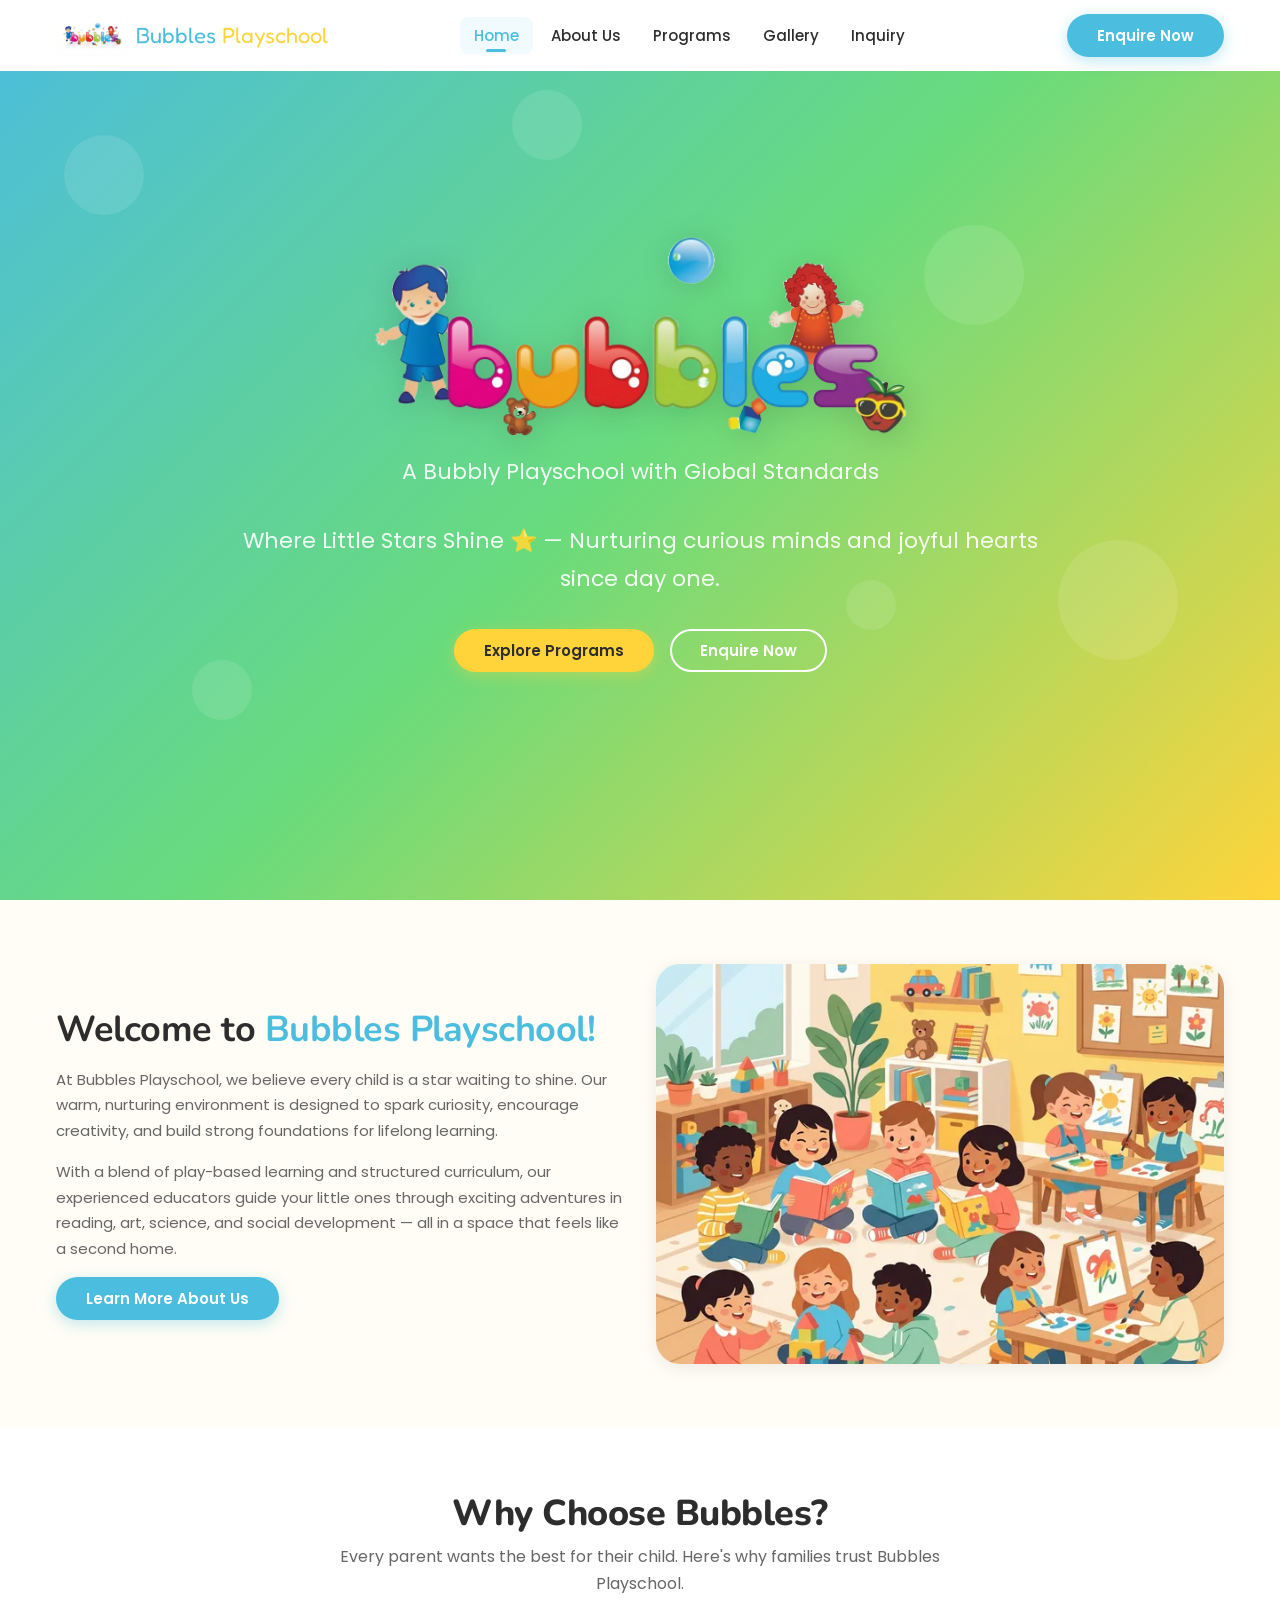
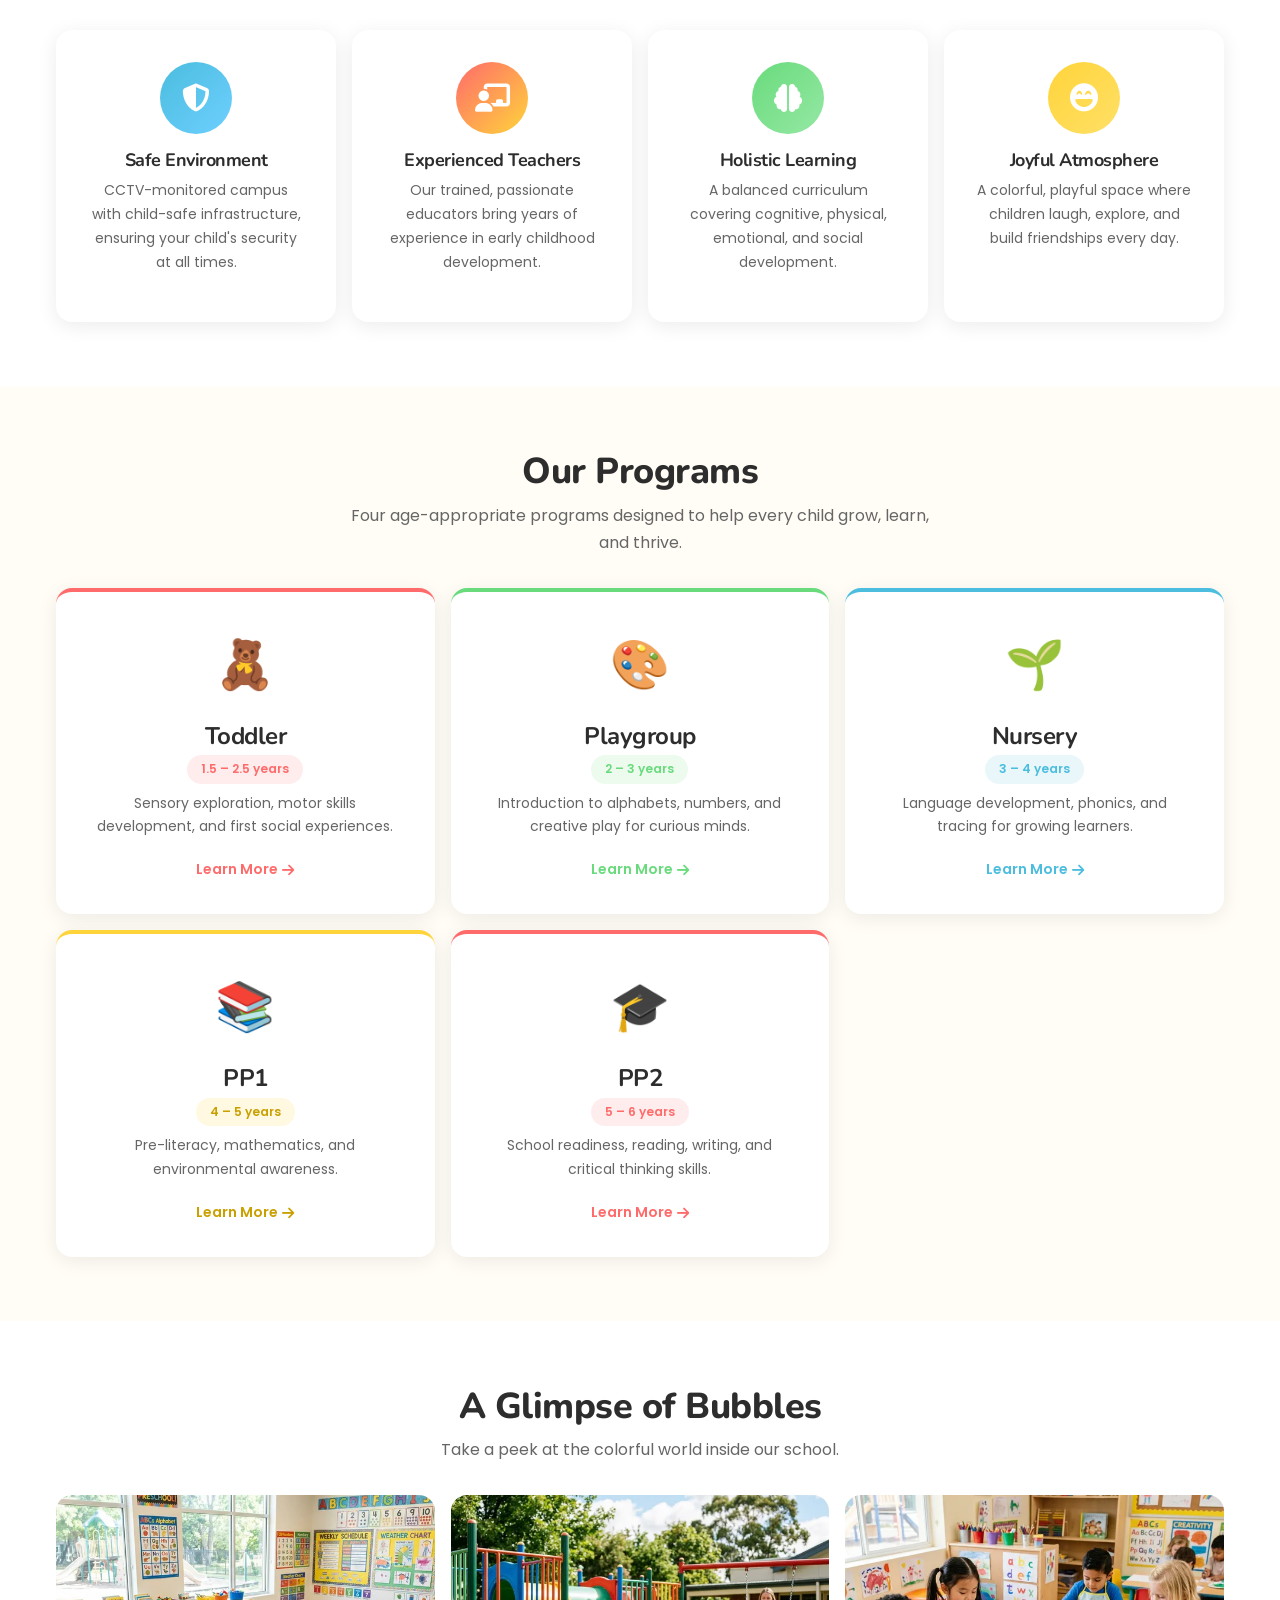
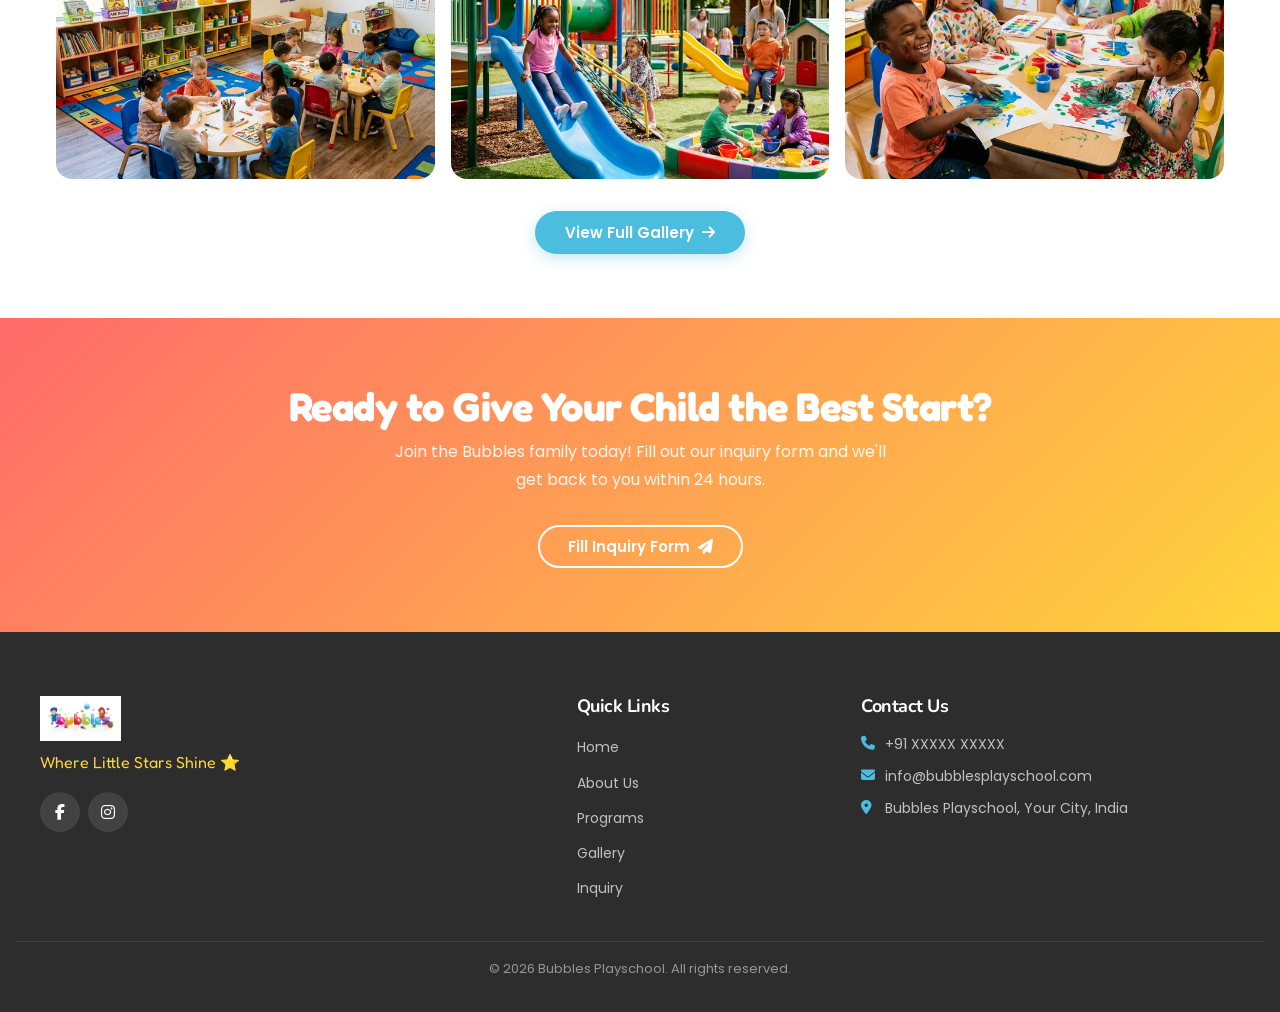
==== index.html @ 547e7f41 "Optimize performance: webp images, lazy loading, script deferral" ====
<!DOCTYPE html>
<html lang="en">

<head>
    <meta charset="UTF-8">
    <meta name="viewport" content="width=device-width, initial-scale=1.0">
    <meta name="description"
        content="Bubbles Playschool — Where Little Stars Shine. A nurturing preschool offering Toddler, Playgroup, Nursery, PP1, and PP2 programs for children aged 1.5 to 6 years.">

    <!-- Open Graph -->
    <meta property="og:title" content="Bubbles Playschool — Where Little Stars Shine">
    <meta property="og:description" content="A nurturing preschool offering Playgroup, Nursery, PP1, and PP2 programs.">
    <meta property="og:type" content="website">
    <meta property="og:image" content="images/hero-bg.webp">

    <title>Bubbles Playschool — Where Little Stars Shine ⭐</title>

    <!-- Preloads for Performance -->
    <link rel="preload" href="images/bubbles-hero-logo.webp" as="image">
    <link rel="preload" href="images/hero-bg.webp" as="image">

    <!-- Favicon -->
    <link rel="icon" href="images/logo.webp" type="image/webp">

    <!-- Google Fonts -->
    <link rel="preconnect" href="https://fonts.googleapis.com">
    <link rel="preconnect" href="https://fonts.gstatic.com" crossorigin>
    <link
        href="https://fonts.googleapis.com/css2?family=Fredoka+One&family=Nunito:wght@700;800;900&family=Poppins:wght@400;500;600&display=swap"
        rel="stylesheet">

    <!-- FontAwesome -->
    <link rel="stylesheet" href="https://cdnjs.cloudflare.com/ajax/libs/font-awesome/6.5.0/css/all.min.css">

    <!-- Custom CSS -->
    <link rel="stylesheet" href="css/styles.css">
    <link rel="stylesheet" href="css/responsive.css">
</head>

<body>

    <!-- === NAVIGATION BAR === -->
    <nav class="navbar" id="navbar">
        <div class="nav-container">
            <a href="index.html" class="nav-logo">
                <img src="images/logo.webp" alt="Bubbles Playschool Logo">
                <span>Bubbles <span class="logo-accent">Playschool</span></span>
            </a>
            <ul class="nav-links" id="navLinks">
                <li><a href="index.html" class="nav-link active">Home</a></li>
                <li><a href="pages/about.html" class="nav-link">About Us</a></li>
                <li><a href="pages/programs.html" class="nav-link">Programs</a></li>
                <li><a href="pages/gallery.html" class="nav-link">Gallery</a></li>
                <li><a href="pages/inquiry.html" class="nav-link">Inquiry</a></li>
            </ul>
            <a href="pages/inquiry.html" class="btn btn-primary nav-cta">Enquire Now</a>
            <button class="hamburger" id="hamburger" aria-label="Toggle Menu">
                <span></span><span></span><span></span>
            </button>
        </div>
    </nav>
    <!-- === END NAVBAR === -->

    <main>

        <!-- === HERO SECTION === -->
        <section class="hero" id="hero">
            <div class="bubble bubble-1"></div>
            <div class="bubble bubble-2"></div>
            <div class="bubble bubble-3"></div>
            <div class="bubble bubble-4"></div>
            <div class="bubble bubble-5"></div>
            <div class="bubble bubble-6"></div>
            <div class="hero-content">
                <h1 class="hero-title"><img src="images/bubbles-hero-logo.webp" alt="Bubbles Playschool"
                        class="hero-logo-img"></h1>
                <p class="hero-subtitle">A Bubbly Playschool with Global Standards</p>
                <p class="hero-subtitle">Where Little Stars Shine ⭐ — Nurturing curious minds and joyful hearts since
                    day one.</p>
                <div class="hero-buttons">
                    <a href="pages/programs.html" class="btn btn-secondary">Explore Programs</a>
                    <a href="pages/inquiry.html" class="btn btn-outline">Enquire Now</a>
                </div>
            </div>
        </section>

        <!-- === WELCOME SECTION === -->
        <section class="section welcome" id="welcome">
            <div class="container">
                <div class="welcome-grid">
                    <div class="welcome-text fade-in">
                        <h2>Welcome to <span>Bubbles Playschool!</span></h2>
                        <p>At Bubbles Playschool, we believe every child is a star waiting to shine. Our warm, nurturing
                            environment is designed to spark curiosity, encourage creativity, and build strong
                            foundations for lifelong learning.</p>
                        <p>With a blend of play-based learning and structured curriculum, our experienced educators
                            guide your little ones through exciting adventures in reading, art, science, and social
                            development — all in a space that feels like a second home.</p>
                        <a href="pages/about.html" class="btn btn-primary">Learn More About Us</a>
                    </div>
                    <div class="welcome-image fade-in fade-in-delay-2">
                        <img src="images/welcome-illustration.webp" loading="lazy"
                            alt="Children learning and playing together at Bubbles Playschool">
                    </div>
                </div>
            </div>
        </section>

        <!-- === WHY CHOOSE US === -->
        <section class="section why-us" id="why-us">
            <div class="container">
                <h2 class="section-title fade-in">Why Choose Bubbles?</h2>
                <p class="section-subtitle fade-in">Every parent wants the best for their child. Here's why families
                    trust Bubbles Playschool.</p>
                <div class="grid-4">
                    <div class="card why-card fade-in fade-in-delay-1">
                        <div class="why-card-icon blue">
                            <i class="fas fa-shield-alt"></i>
                        </div>
                        <h3>Safe Environment</h3>
                        <p>CCTV-monitored campus with child-safe infrastructure, ensuring your child's security at all
                            times.</p>
                    </div>
                    <div class="card why-card fade-in fade-in-delay-2">
                        <div class="why-card-icon coral">
                            <i class="fas fa-chalkboard-teacher"></i>
                        </div>
                        <h3>Experienced Teachers</h3>
                        <p>Our trained, passionate educators bring years of experience in early childhood development.
                        </p>
                    </div>
                    <div class="card why-card fade-in fade-in-delay-3">
                        <div class="why-card-icon green">
                            <i class="fas fa-brain"></i>
                        </div>
                        <h3>Holistic Learning</h3>
                        <p>A balanced curriculum covering cognitive, physical, emotional, and social development.</p>
                    </div>
                    <div class="card why-card fade-in fade-in-delay-4">
                        <div class="why-card-icon yellow">
                            <i class="fas fa-laugh-beam"></i>
                        </div>
                        <h3>Joyful Atmosphere</h3>
                        <p>A colorful, playful space where children laugh, explore, and build friendships every day.</p>
                    </div>
                </div>
            </div>
        </section>

        <!-- === PROGRAMS PREVIEW === -->
        <section class="section programs-preview" id="programs">
            <div class="container">
                <h2 class="section-title fade-in">Our Programs</h2>
                <p class="section-subtitle fade-in">Four age-appropriate programs designed to help every child grow,
                    learn, and thrive.</p>
                <div class="grid-3">
                    <div class="program-preview-card card-playgroup-accent fade-in fade-in-delay-1">
                        <span class="program-emoji">🧸</span>
                        <h3>Toddler</h3>
                        <span class="age-range">1.5 – 2.5 years</span>
                        <p>Sensory exploration, motor skills development, and first social experiences.</p>
                        <a href="pages/programs.html" class="learn-more">Learn More <i
                                class="fas fa-arrow-right"></i></a>
                    </div>
                    <div class="program-preview-card card-nursery-accent fade-in fade-in-delay-2">
                        <span class="program-emoji">🎨</span>
                        <h3>Playgroup</h3>
                        <span class="age-range">2 – 3 years</span>
                        <p>Introduction to alphabets, numbers, and creative play for curious minds.</p>
                        <a href="pages/programs.html" class="learn-more">Learn More <i
                                class="fas fa-arrow-right"></i></a>
                    </div>
                    <div class="program-preview-card card-pp1-accent fade-in fade-in-delay-3">
                        <span class="program-emoji">🌱</span>
                        <h3>Nursery</h3>
                        <span class="age-range">3 – 4 years</span>
                        <p>Language development, phonics, and tracing for growing learners.</p>
                        <a href="pages/programs.html" class="learn-more">Learn More <i
                                class="fas fa-arrow-right"></i></a>
                    </div>
                    <div class="program-preview-card card-pp2-accent fade-in fade-in-delay-4">
                        <span class="program-emoji">📚</span>
                        <h3>PP1</h3>
                        <span class="age-range">4 – 5 years</span>
                        <p>Pre-literacy, mathematics, and environmental awareness.</p>
                        <a href="pages/programs.html" class="learn-more">Learn More <i
                                class="fas fa-arrow-right"></i></a>
                    </div>
                    <div class="program-preview-card card-playgroup-accent fade-in fade-in-delay-5">
                        <span class="program-emoji">🎓</span>
                        <h3>PP2</h3>
                        <span class="age-range">5 – 6 years</span>
                        <p>School readiness, reading, writing, and critical thinking skills.</p>
                        <a href="pages/programs.html" class="learn-more">Learn More <i
                                class="fas fa-arrow-right"></i></a>
                    </div>
                </div>
            </div>
        </section>

        <!-- === GALLERY TEASER === -->
        <section class="section gallery-teaser" id="gallery-teaser">
            <div class="container">
                <h2 class="section-title fade-in">A Glimpse of Bubbles</h2>
                <p class="section-subtitle fade-in">Take a peek at the colorful world inside our school.</p>
                <div class="gallery-teaser-grid fade-in">
                    <div class="gallery-teaser-item">
                        <img src="images/gallery/classroom-1.webp" loading="lazy" alt="Bright colorful classroom at Bubbles Playschool">
                        <div class="overlay"><i class="fas fa-search-plus"></i></div>
                    </div>
                    <div class="gallery-teaser-item">
                        <img src="images/gallery/playarea-1.webp" loading="lazy" alt="Children playing on outdoor playground">
                        <div class="overlay"><i class="fas fa-search-plus"></i></div>
                    </div>
                    <div class="gallery-teaser-item">
                        <img src="images/gallery/art-1.webp" loading="lazy" alt="Kids doing arts and crafts">
                        <div class="overlay"><i class="fas fa-search-plus"></i></div>
                    </div>
                </div>
                <div class="text-center">
                    <a href="pages/gallery.html" class="btn btn-primary">View Full Gallery <i
                            class="fas fa-arrow-right"></i></a>
                </div>
            </div>
        </section>

        <!-- === CTA BANNER === -->
        <section class="cta-banner" id="cta">
            <div class="container">
                <h2 class="fade-in">Ready to Give Your Child the Best Start?</h2>
                <p class="fade-in">Join the Bubbles family today! Fill out our inquiry form and we'll get back to you
                    within 24 hours.</p>
                <a href="pages/inquiry.html" class="btn btn-outline fade-in">Fill Inquiry Form <i
                        class="fas fa-paper-plane"></i></a>
            </div>
        </section>

    </main>

    <!-- === FOOTER === -->
    <footer class="footer">
        <div class="footer-container">
            <div class="footer-brand">
                <img src="images/logo.webp" loading="lazy" alt="Bubbles Playschool">
                <p class="footer-tagline">Where Little Stars Shine ⭐</p>
                <div class="footer-socials">
                    <!-- TODO: Replace # with actual social media URLs -->
                    <a href="#" aria-label="Facebook"><i class="fab fa-facebook-f"></i></a>
                    <a href="#" aria-label="Instagram"><i class="fab fa-instagram"></i></a>
                </div>
            </div>
            <div class="footer-links">
                <h4>Quick Links</h4>
                <ul>
                    <li><a href="index.html">Home</a></li>
                    <li><a href="pages/about.html">About Us</a></li>
                    <li><a href="pages/programs.html">Programs</a></li>
                    <li><a href="pages/gallery.html">Gallery</a></li>
                    <li><a href="pages/inquiry.html">Inquiry</a></li>
                </ul>
            </div>
            <div class="footer-contact">
                <h4>Contact Us</h4>
                <!-- TODO: Replace with actual contact info -->
                <p><i class="fas fa-phone"></i> +91 XXXXX XXXXX</p>
                <p><i class="fas fa-envelope"></i> info@bubblesplayschool.com</p>
                <p><i class="fas fa-map-marker-alt"></i> Bubbles Playschool, Your City, India</p>
            </div>
        </div>
        <div class="footer-bottom">
            <p>&copy; 2026 Bubbles Playschool. All rights reserved.</p>
        </div>
    </footer>
    <!-- === END FOOTER === -->

    <!-- Scripts -->
    <script src="js/main.js" defer></script>

</body>

</html>
---- css/styles.css ----
/* =============================================
   ROOT VARIABLES
   ============================================= */
:root {
    /* Colors */
    --color-primary: #4BBDDE;
    --color-secondary: #FFD43B;
    --color-accent: #FF6B6B;
    --color-accent2: #69DB7C;
    --color-text-dark: #2D2D2D;
    --color-text-mid: #666666;
    --color-text-light: #FFFFFF;
    --color-bg: #FFFDF5;
    --color-card-bg: #FFFFFF;
    --color-border: #E8E8E8;

    /* Gradients */
    --gradient-hero: linear-gradient(135deg, #4BBDDE 0%, #69DB7C 50%, #FFD43B 100%);
    --gradient-cta: linear-gradient(135deg, #FF6B6B 0%, #FFD43B 100%);
    --gradient-blue: linear-gradient(135deg, #4BBDDE 0%, #6ECFFF 100%);

    /* Typography */
    --font-heading: 'Nunito', sans-serif;
    --font-body: 'Poppins', sans-serif;
    --font-fun: 'Fredoka One', cursive;

    /* Line Height */
    --line-height-heading: 1.2;
    --line-height-body: 1.7;
    --letter-spacing-heading: -0.5px;

    /* Spacing */
    --space-xs: 4px;
    --space-sm: 8px;
    --space-md: 16px;
    --space-lg: 32px;
    --space-xl: 64px;
    --space-xxl: 96px;

    /* Border Radius */
    --radius-sm: 8px;
    --radius-md: 16px;
    --radius-lg: 24px;
    --radius-xl: 40px;
    --radius-full: 9999px;

    /* Shadows */
    --shadow-card: 0 4px 20px rgba(0, 0, 0, 0.08);
    --shadow-hover: 0 8px 30px rgba(0, 0, 0, 0.15);
    --shadow-nav: 0 2px 20px rgba(0, 0, 0, 0.10);
    --shadow-btn: 0 4px 15px rgba(75, 189, 222, 0.35);

    /* Transitions */
    --transition: all 0.3s ease;
}

/* =============================================
   RESET & BASE
   ============================================= */
*,
*::before,
*::after {
    margin: 0;
    padding: 0;
    box-sizing: border-box;
}

html {
    scroll-behavior: smooth;
    font-size: 16px;
}

body {
    font-family: var(--font-body);
    font-weight: 400;
    color: var(--color-text-mid);
    background-color: var(--color-bg);
    line-height: var(--line-height-body);
    overflow-x: hidden;
    padding-top: 72px;
    /* navbar height */
}

img {
    max-width: 100%;
    height: auto;
    display: block;
}

a {
    text-decoration: none;
    color: inherit;
    transition: var(--transition);
}

ul {
    list-style: none;
}

/* =============================================
   TYPOGRAPHY
   ============================================= */
h1,
h2,
h3,
h4,
h5,
h6 {
    font-family: var(--font-heading);
    color: var(--color-text-dark);
    line-height: var(--line-height-heading);
    letter-spacing: var(--letter-spacing-heading);
}

h1 {
    font-size: 32px;
    font-weight: 800;
}

h2 {
    font-size: 26px;
    font-weight: 700;
}

h3 {
    font-size: 20px;
    font-weight: 700;
}

h4 {
    font-size: 16px;
    font-weight: 700;
}

p {
    margin-bottom: var(--space-md);
    line-height: var(--line-height-body);
}

/* =============================================
   LAYOUT UTILITIES
   ============================================= */
.section {
    padding: var(--space-xl) var(--space-md);
}

.container {
    max-width: 1200px;
    margin: 0 auto;
    padding: 0 var(--space-md);
}

.section-title {
    font-family: var(--font-heading);
    font-size: 26px;
    font-weight: 800;
    color: var(--color-text-dark);
    text-align: center;
    margin-bottom: var(--space-sm);
}

.section-subtitle {
    font-family: var(--font-body);
    font-size: 16px;
    color: var(--color-text-mid);
    text-align: center;
    margin-bottom: var(--space-lg);
    max-width: 600px;
    margin-left: auto;
    margin-right: auto;
}

.grid-2 {
    display: grid;
    grid-template-columns: 1fr;
    gap: var(--space-lg);
}

.grid-3 {
    display: grid;
    grid-template-columns: 1fr;
    gap: var(--space-md);
}

.grid-4 {
    display: grid;
    grid-template-columns: 1fr;
    gap: var(--space-md);
}

.text-center {
    text-align: center;
}

/* =============================================
   NAVIGATION
   ============================================= */
.navbar {
    position: fixed;
    top: 0;
    left: 0;
    width: 100%;
    background: var(--color-text-light);
    padding: 14px 0;
    z-index: 1000;
    transition: var(--transition);
}

.navbar.scrolled {
    box-shadow: var(--shadow-nav);
    padding: 10px 0;
}

.nav-container {
    max-width: 1200px;
    margin: 0 auto;
    padding: 0 var(--space-md);
    display: flex;
    align-items: center;
    justify-content: space-between;
}

.nav-logo {
    display: flex;
    align-items: center;
    gap: var(--space-sm);
    font-family: var(--font-fun);
    font-size: 22px;
    color: var(--color-primary);
    text-decoration: none;
    z-index: 1001;
}

.nav-logo img {
    height: 40px;
    width: auto;
}

.logo-accent {
    color: var(--color-secondary);
}

.nav-links {
    display: flex;
    align-items: center;
    gap: var(--space-xs);
}

.nav-link {
    font-family: var(--font-body);
    font-weight: 500;
    font-size: 15px;
    color: var(--color-text-dark);
    text-decoration: none;
    padding: 8px 14px;
    border-radius: var(--radius-sm);
    transition: var(--transition);
    position: relative;
}

.nav-link:hover,
.nav-link.active {
    color: var(--color-primary);
    background: rgba(75, 189, 222, 0.08);
}

.nav-link.active::after {
    content: '';
    position: absolute;
    bottom: 2px;
    left: 50%;
    transform: translateX(-50%);
    width: 20px;
    height: 3px;
    background: var(--color-primary);
    border-radius: var(--radius-full);
}

.nav-cta {
    margin-left: var(--space-md);
}

/* Hamburger */
.hamburger {
    display: none;
    flex-direction: column;
    gap: 5px;
    background: none;
    border: none;
    cursor: pointer;
    padding: 6px;
    z-index: 1001;
}

.hamburger span {
    display: block;
    width: 26px;
    height: 3px;
    background: var(--color-text-dark);
    border-radius: var(--radius-full);
    transition: var(--transition);
}

.hamburger.active span:nth-child(1) {
    transform: rotate(45deg) translate(5px, 6px);
}

.hamburger.active span:nth-child(2) {
    opacity: 0;
}

.hamburger.active span:nth-child(3) {
    transform: rotate(-45deg) translate(5px, -6px);
}

/* Mobile Nav */
.nav-links.nav-open {
    display: flex;
}

/* =============================================
   FOOTER
   ============================================= */
.footer {
    background: var(--color-text-dark);
    color: rgba(255, 255, 255, 0.8);
    padding: var(--space-xl) var(--space-md) 0;
}

.footer-container {
    max-width: 1200px;
    margin: 0 auto;
    display: grid;
    grid-template-columns: 1fr;
    gap: var(--space-lg);
    padding-bottom: var(--space-lg);
}

.footer-brand img {
    height: 45px;
    width: auto;
    margin-bottom: var(--space-sm);
}

.footer-tagline {
    font-family: var(--font-fun);
    font-size: 16px;
    color: var(--color-secondary);
    margin-bottom: var(--space-md);
}

.footer-socials {
    display: flex;
    gap: var(--space-sm);
}

.footer-socials a {
    width: 40px;
    height: 40px;
    border-radius: 50%;
    background: rgba(255, 255, 255, 0.1);
    display: flex;
    align-items: center;
    justify-content: center;
    color: var(--color-text-light);
    transition: var(--transition);
    font-size: 16px;
}

.footer-socials a:hover {
    background: var(--color-primary);
    transform: translateY(-3px);
}

.footer h4 {
    font-family: var(--font-heading);
    font-size: 18px;
    font-weight: 700;
    color: var(--color-text-light);
    margin-bottom: var(--space-md);
}

.footer-links ul li {
    margin-bottom: var(--space-sm);
}

.footer-links ul li a {
    color: rgba(255, 255, 255, 0.7);
    transition: var(--transition);
    font-size: 14px;
}

.footer-links ul li a:hover {
    color: var(--color-secondary);
    padding-left: 4px;
}

.footer-contact p {
    display: flex;
    align-items: flex-start;
    gap: var(--space-sm);
    margin-bottom: var(--space-sm);
    font-size: 14px;
    color: rgba(255, 255, 255, 0.7);
}

.footer-contact p i {
    color: var(--color-primary);
    margin-top: 3px;
    min-width: 16px;
}

.footer-bottom {
    border-top: 1px solid rgba(255, 255, 255, 0.1);
    text-align: center;
    padding: var(--space-md) 0;
    font-size: 13px;
    color: rgba(255, 255, 255, 0.5);
}

/* =============================================
   BUTTONS
   ============================================= */
.btn {
    display: inline-flex;
    align-items: center;
    justify-content: center;
    gap: var(--space-sm);
    padding: 12px 28px;
    border-radius: var(--radius-full);
    font-family: var(--font-body);
    font-weight: 600;
    font-size: 15px;
    border: 2px solid transparent;
    cursor: pointer;
    transition: var(--transition);
    text-decoration: none;
    line-height: 1;
}

.btn-primary {
    background: var(--color-primary);
    color: var(--color-text-light);
    box-shadow: var(--shadow-btn);
}

.btn-primary:hover {
    background: #3aabce;
    transform: translateY(-2px);
    box-shadow: var(--shadow-hover);
}

.btn-secondary {
    background: var(--color-secondary);
    color: var(--color-text-dark);
    box-shadow: 0 4px 15px rgba(255, 212, 59, 0.35);
}

.btn-secondary:hover {
    background: #f0c72e;
    transform: translateY(-2px);
    box-shadow: var(--shadow-hover);
}

.btn-outline {
    background: transparent;
    color: var(--color-text-light);
    border: 2px solid var(--color-text-light);
}

.btn-outline:hover {
    background: var(--color-text-light);
    color: var(--color-primary);
}

.btn-accent {
    background: var(--color-accent);
    color: var(--color-text-light);
    box-shadow: 0 4px 15px rgba(255, 107, 107, 0.35);
}

.btn-accent:hover {
    background: #e85555;
    transform: translateY(-2px);
}

/* =============================================
   CARDS
   ============================================= */
.card {
    background: var(--color-card-bg);
    border-radius: var(--radius-md);
    padding: var(--space-lg);
    box-shadow: var(--shadow-card);
    transition: var(--transition);
}

.card:hover {
    transform: translateY(-4px);
    box-shadow: var(--shadow-hover);
}

.card-playgroup {
    border-top: 5px solid var(--color-accent);
}

.card-nursery {
    border-top: 5px solid var(--color-accent2);
}

.card-pp1 {
    border-top: 5px solid var(--color-primary);
}

.card-pp2 {
    border-top: 5px solid var(--color-secondary);
}

/* =============================================
   HERO SECTIONS
   ============================================= */
/* Main Hero (Homepage) */
.hero {
    min-height: 100vh;
    background: var(--gradient-hero);
    display: flex;
    align-items: center;
    justify-content: center;
    text-align: center;
    padding: var(--space-xxl) var(--space-md);
    position: relative;
    overflow: hidden;
    margin-top: -72px;
}

.hero-content {
    position: relative;
    z-index: 2;
    max-width: 800px;
}

.hero-title {
    font-family: var(--font-fun);
    font-size: clamp(36px, 8vw, 72px);
    color: var(--color-text-light);
    text-shadow: 2px 4px 20px rgba(0, 0, 0, 0.15);
    margin-bottom: var(--space-md);
    line-height: 1.1;
}

.hero-logo-img {
    max-width: clamp(280px, 50vw, 550px);
    height: auto;
    display: block;
    margin: 0 auto;
    filter: drop-shadow(2px 4px 15px rgba(0, 0, 0, 0.15));
}

.hero-subtitle {
    font-family: var(--font-body);
    font-size: clamp(16px, 2.5vw, 22px);
    color: rgba(255, 255, 255, 0.9);
    margin-bottom: var(--space-lg);
    font-weight: 400;
}

.hero-buttons {
    display: flex;
    gap: var(--space-md);
    justify-content: center;
    flex-wrap: wrap;
}

/* Decorative bubbles */
.bubble {
    position: absolute;
    border-radius: 50%;
    background: rgba(255, 255, 255, 0.1);
    animation: float 6s ease-in-out infinite;
}

.bubble-1 {
    width: 80px;
    height: 80px;
    top: 15%;
    left: 5%;
    animation-delay: 0s;
}

.bubble-2 {
    width: 120px;
    height: 120px;
    top: 60%;
    right: 8%;
    animation-delay: 1.5s;
}

.bubble-3 {
    width: 60px;
    height: 60px;
    bottom: 20%;
    left: 15%;
    animation-delay: 3s;
}

.bubble-4 {
    width: 100px;
    height: 100px;
    top: 25%;
    right: 20%;
    animation-delay: 0.8s;
}

.bubble-5 {
    width: 50px;
    height: 50px;
    bottom: 30%;
    right: 30%;
    animation-delay: 2.2s;
}

.bubble-6 {
    width: 70px;
    height: 70px;
    top: 10%;
    left: 40%;
    animation-delay: 4s;
}

/* Page Hero (inner pages) */
.page-hero {
    background: var(--gradient-hero);
    padding: var(--space-xxl) var(--space-md) var(--space-xl);
    text-align: center;
    position: relative;
    overflow: hidden;
    margin-top: -72px;
}

.page-hero-title {
    font-family: var(--font-fun);
    font-size: clamp(32px, 6vw, 52px);
    color: var(--color-text-light);
    text-shadow: 2px 4px 20px rgba(0, 0, 0, 0.15);
    margin-bottom: var(--space-sm);
    position: relative;
    z-index: 2;
}

.page-hero-breadcrumb {
    color: rgba(255, 255, 255, 0.8);
    font-size: 15px;
    position: relative;
    z-index: 2;
}

.page-hero-breadcrumb a {
    color: rgba(255, 255, 255, 0.9);
    text-decoration: underline;
}

.page-hero-breadcrumb a:hover {
    color: var(--color-text-light);
}

/* =============================================
   HOME PAGE
   ============================================= */
/* Welcome Section */
.welcome {
    background: var(--color-bg);
}

.welcome-grid {
    display: grid;
    grid-template-columns: 1fr;
    gap: var(--space-lg);
    align-items: center;
}

.welcome-text h2 {
    margin-bottom: var(--space-md);
    color: var(--color-text-dark);
}

.welcome-text h2 span {
    color: var(--color-primary);
}

.welcome-text p {
    color: var(--color-text-mid);
    font-size: 15px;
}

.welcome-image {
    text-align: center;
}

.welcome-image img {
    border-radius: var(--radius-lg);
    box-shadow: var(--shadow-card);
    max-height: 400px;
    object-fit: cover;
    width: 100%;
}

/* Why Choose Us */
.why-us {
    background: var(--color-card-bg);
}

.why-card {
    text-align: center;
    padding: var(--space-lg);
}

.why-card-icon {
    width: 72px;
    height: 72px;
    border-radius: 50%;
    display: flex;
    align-items: center;
    justify-content: center;
    margin: 0 auto var(--space-md);
    font-size: 28px;
    color: var(--color-text-light);
}

.why-card-icon.blue {
    background: var(--gradient-blue);
}

.why-card-icon.coral {
    background: var(--gradient-cta);
}

.why-card-icon.green {
    background: linear-gradient(135deg, #69DB7C 0%, #95E8A4 100%);
}

.why-card-icon.yellow {
    background: linear-gradient(135deg, #FFD43B 0%, #FFE066 100%);
}

.why-card h3 {
    margin-bottom: var(--space-sm);
    font-size: 18px;
}

.why-card p {
    font-size: 14px;
    color: var(--color-text-mid);
}

/* Programs Preview */
.programs-preview {
    background: var(--color-bg);
}

.program-preview-card {
    border-radius: var(--radius-md);
    padding: var(--space-lg);
    text-align: center;
    background: var(--color-card-bg);
    box-shadow: var(--shadow-card);
    transition: var(--transition);
    position: relative;
    overflow: hidden;
}

.program-preview-card:hover {
    transform: translateY(-6px);
    box-shadow: var(--shadow-hover);
}

.program-preview-card .program-emoji {
    font-size: 48px;
    margin-bottom: var(--space-md);
    display: block;
}

.program-preview-card h3 {
    margin-bottom: var(--space-xs);
}

.program-preview-card .age-range {
    display: inline-block;
    padding: 4px 14px;
    border-radius: var(--radius-full);
    font-size: 12px;
    font-weight: 600;
    margin-bottom: var(--space-sm);
}

.program-preview-card p {
    font-size: 14px;
    color: var(--color-text-mid);
    margin-bottom: var(--space-md);
}

.program-preview-card .learn-more {
    font-weight: 600;
    font-size: 14px;
    display: inline-flex;
    align-items: center;
    gap: 4px;
    transition: var(--transition);
}

.program-preview-card .learn-more:hover {
    gap: 8px;
}

.card-playgroup-accent {
    border-top: 4px solid var(--color-accent);
}

.card-playgroup-accent .age-range {
    background: rgba(255, 107, 107, 0.12);
    color: var(--color-accent);
}

.card-playgroup-accent .learn-more {
    color: var(--color-accent);
}

.card-nursery-accent {
    border-top: 4px solid var(--color-accent2);
}

.card-nursery-accent .age-range {
    background: rgba(105, 219, 124, 0.12);
    color: var(--color-accent2);
}

.card-nursery-accent .learn-more {
    color: var(--color-accent2);
}

.card-pp1-accent {
    border-top: 4px solid var(--color-primary);
}

.card-pp1-accent .age-range {
    background: rgba(75, 189, 222, 0.12);
    color: var(--color-primary);
}

.card-pp1-accent .learn-more {
    color: var(--color-primary);
}

.card-pp2-accent {
    border-top: 4px solid var(--color-secondary);
}

.card-pp2-accent .age-range {
    background: rgba(255, 212, 59, 0.15);
    color: #c9a000;
}

.card-pp2-accent .learn-more {
    color: #c9a000;
}

/* Gallery Teaser */
.gallery-teaser {
    background: var(--color-card-bg);
}

.gallery-teaser-grid {
    display: grid;
    grid-template-columns: 1fr;
    gap: var(--space-md);
    margin-bottom: var(--space-lg);
}

.gallery-teaser-item {
    position: relative;
    border-radius: var(--radius-md);
    overflow: hidden;
    cursor: pointer;
    aspect-ratio: 4/3;
}

.gallery-teaser-item img {
    width: 100%;
    height: 100%;
    object-fit: cover;
    transition: transform 0.5s ease;
}

.gallery-teaser-item:hover img {
    transform: scale(1.08);
}

.gallery-teaser-item .overlay {
    position: absolute;
    inset: 0;
    background: rgba(45, 45, 45, 0);
    display: flex;
    align-items: center;
    justify-content: center;
    transition: var(--transition);
}

.gallery-teaser-item:hover .overlay {
    background: rgba(45, 45, 45, 0.3);
}

.gallery-teaser-item .overlay i {
    color: var(--color-text-light);
    font-size: 28px;
    opacity: 0;
    transform: scale(0.5);
    transition: var(--transition);
}

.gallery-teaser-item:hover .overlay i {
    opacity: 1;
    transform: scale(1);
}

/* CTA Banner */
.cta-banner {
    background: var(--gradient-cta);
    text-align: center;
    padding: var(--space-xl) var(--space-md);
}

.cta-banner h2 {
    font-family: var(--font-fun);
    color: var(--color-text-light);
    font-size: clamp(24px, 5vw, 40px);
    margin-bottom: var(--space-sm);
}

.cta-banner p {
    color: rgba(255, 255, 255, 0.9);
    font-size: 16px;
    margin-bottom: var(--space-lg);
    max-width: 500px;
    margin-left: auto;
    margin-right: auto;
}

/* =============================================
   ABOUT PAGE
   ============================================= */
.about-story {
    background: var(--color-bg);
}

.about-story-grid {
    display: grid;
    grid-template-columns: 1fr;
    gap: var(--space-lg);
    align-items: center;
}

.about-story-text h2 {
    margin-bottom: var(--space-md);
}

.about-story-text h2 span {
    color: var(--color-primary);
}

.about-story-image img {
    border-radius: var(--radius-lg);
    box-shadow: var(--shadow-card);
    width: 100%;
    object-fit: cover;
}

/* Mission & Vision */
.mission-vision {
    background: var(--color-card-bg);
}

.mv-grid {
    display: grid;
    grid-template-columns: 1fr;
    gap: var(--space-lg);
}

.mv-card {
    padding: var(--space-lg);
    border-radius: var(--radius-md);
    text-align: center;
}

.mv-card.mission {
    background: linear-gradient(135deg, rgba(75, 189, 222, 0.08), rgba(75, 189, 222, 0.02));
    border: 2px solid rgba(75, 189, 222, 0.15);
}

.mv-card.vision {
    background: linear-gradient(135deg, rgba(255, 107, 107, 0.08), rgba(255, 107, 107, 0.02));
    border: 2px solid rgba(255, 107, 107, 0.15);
}

.mv-card i {
    font-size: 36px;
    margin-bottom: var(--space-md);
}

.mv-card.mission i {
    color: var(--color-primary);
}

.mv-card.vision i {
    color: var(--color-accent);
}

.mv-card h3 {
    margin-bottom: var(--space-sm);
    font-size: 22px;
}

.mv-card p {
    font-size: 15px;
    color: var(--color-text-mid);
}


/* Values */
.values {
    background: var(--color-card-bg);
}

.value-item {
    display: flex;
    align-items: flex-start;
    gap: var(--space-md);
    padding: var(--space-md);
    background: var(--color-bg);
    border-radius: var(--radius-md);
    transition: var(--transition);
}

.value-item:hover {
    transform: translateX(4px);
    box-shadow: var(--shadow-card);
}

.value-icon {
    width: 52px;
    height: 52px;
    min-width: 52px;
    border-radius: var(--radius-sm);
    display: flex;
    align-items: center;
    justify-content: center;
    font-size: 22px;
    color: var(--color-text-light);
}

.value-item h3 {
    font-size: 17px;
    margin-bottom: var(--space-xs);
}

.value-item p {
    font-size: 14px;
    color: var(--color-text-mid);
    margin-bottom: 0;
}

/* =============================================
   PROGRAMS PAGE
   ============================================= */
.programs-intro {
    background: var(--color-bg);
}

.programs-intro p {
    max-width: 700px;
    margin: 0 auto;
    text-align: center;
    font-size: 16px;
}

.program-detail {
    padding: var(--space-xl) var(--space-md);
}

.program-detail:nth-child(even) {
    background: var(--color-card-bg);
}

.program-detail:nth-child(odd) {
    background: var(--color-bg);
}

.program-detail-grid {
    display: grid;
    grid-template-columns: 1fr;
    gap: var(--space-lg);
    align-items: center;
    max-width: 1200px;
    margin: 0 auto;
}

.program-detail-text {
    padding: 0 var(--space-md);
}

.program-badge {
    display: inline-block;
    padding: 6px 16px;
    border-radius: var(--radius-full);
    font-size: 13px;
    font-weight: 600;
    margin-bottom: var(--space-md);
}

.badge-coral {
    background: rgba(255, 107, 107, 0.12);
    color: var(--color-accent);
}

.badge-green {
    background: rgba(105, 219, 124, 0.12);
    color: #2b9348;
}

.badge-blue {
    background: rgba(75, 189, 222, 0.12);
    color: var(--color-primary);
}

.badge-yellow {
    background: rgba(255, 212, 59, 0.15);
    color: #c9a000;
}

.program-detail-text h2 {
    font-size: 28px;
    margin-bottom: var(--space-sm);
}

.program-detail-text h2 .color-bar {
    display: inline-block;
    width: 40px;
    height: 4px;
    border-radius: var(--radius-full);
    margin-left: var(--space-sm);
    vertical-align: middle;
}

.program-detail-text p {
    font-size: 15px;
}

.curriculum-list {
    padding-left: var(--space-md);
}

.curriculum-list li {
    position: relative;
    padding-left: var(--space-lg);
    margin-bottom: var(--space-sm);
    font-size: 14px;
    color: var(--color-text-mid);
}

.curriculum-list li::before {
    content: '✓';
    position: absolute;
    left: 0;
    font-weight: 700;
    width: 22px;
    height: 22px;
    border-radius: 50%;
    display: flex;
    align-items: center;
    justify-content: center;
    font-size: 12px;
}

.curriculum-list.coral li::before {
    color: var(--color-accent);
    background: rgba(255, 107, 107, 0.1);
}

.curriculum-list.green li::before {
    color: var(--color-accent2);
    background: rgba(105, 219, 124, 0.1);
}

.curriculum-list.blue li::before {
    color: var(--color-primary);
    background: rgba(75, 189, 222, 0.1);
}

.curriculum-list.yellow li::before {
    color: #c9a000;
    background: rgba(255, 212, 59, 0.1);
}

.program-detail-image img {
    border-radius: var(--radius-lg);
    box-shadow: var(--shadow-card);
    width: 100%;
    object-fit: cover;
    max-height: 350px;
}

/* Facilities */
.facilities {
    background: var(--color-card-bg);
}

.facility-card {
    text-align: center;
    padding: var(--space-lg);
    background: var(--color-bg);
    border-radius: var(--radius-md);
    transition: var(--transition);
}

.facility-card:hover {
    transform: translateY(-4px);
    box-shadow: var(--shadow-card);
}

.facility-card i {
    font-size: 32px;
    margin-bottom: var(--space-md);
}

.facility-card h3 {
    font-size: 17px;
    margin-bottom: var(--space-sm);
}

.facility-card p {
    font-size: 14px;
    color: var(--color-text-mid);
    margin-bottom: 0;
}

/* =============================================
   GALLERY PAGE
   ============================================= */
.gallery-filters {
    display: flex;
    flex-wrap: wrap;
    gap: var(--space-sm);
    justify-content: center;
    margin-bottom: var(--space-lg);
}

.filter-btn {
    padding: 8px 20px;
    border: 2px solid var(--color-border);
    border-radius: var(--radius-full);
    background: var(--color-card-bg);
    font-family: var(--font-body);
    font-weight: 500;
    font-size: 14px;
    color: var(--color-text-mid);
    cursor: pointer;
    transition: var(--transition);
}

.filter-btn:hover {
    border-color: var(--color-primary);
    color: var(--color-primary);
}

.filter-btn.active {
    background: var(--color-primary);
    color: var(--color-text-light);
    border-color: var(--color-primary);
}

.gallery-grid {
    display: grid;
    grid-template-columns: 1fr;
    gap: var(--space-md);
}

.gallery-item {
    position: relative;
    border-radius: var(--radius-md);
    overflow: hidden;
    aspect-ratio: 4/3;
    cursor: pointer;
    transition: var(--transition);
}

.gallery-item img {
    width: 100%;
    height: 100%;
    object-fit: cover;
    transition: transform 0.5s ease;
}

.gallery-item:hover img {
    transform: scale(1.06);
}

.gallery-item .gallery-overlay {
    position: absolute;
    inset: 0;
    background: rgba(75, 189, 222, 0);
    display: flex;
    align-items: center;
    justify-content: center;
    transition: var(--transition);
}

.gallery-item:hover .gallery-overlay {
    background: rgba(75, 189, 222, 0.25);
}

.gallery-item .gallery-overlay i {
    color: var(--color-text-light);
    font-size: 28px;
    opacity: 0;
    transform: translateY(10px);
    transition: var(--transition);
}

.gallery-item:hover .gallery-overlay i {
    opacity: 1;
    transform: translateY(0);
}

.gallery-item.hidden {
    display: none;
}

/* =============================================
   INQUIRY PAGE
   ============================================= */
.inquiry-intro {
    background: var(--color-bg);
}

.inquiry-intro p {
    max-width: 600px;
    margin: 0 auto;
    text-align: center;
    font-size: 16px;
}

.inquiry-content {
    background: var(--color-bg);
    padding: 0 var(--space-md) var(--space-xl);
}

.inquiry-grid {
    display: grid;
    grid-template-columns: 1fr;
    gap: var(--space-lg);
    max-width: 1200px;
    margin: 0 auto;
}

/* Form */
.inquiry-form-card {
    background: var(--color-card-bg);
    border-radius: var(--radius-md);
    padding: var(--space-lg);
    box-shadow: var(--shadow-card);
}

.inquiry-form-card h3 {
    font-size: 22px;
    margin-bottom: var(--space-lg);
    display: flex;
    align-items: center;
    gap: var(--space-sm);
}

.inquiry-form-card h3 i {
    color: var(--color-primary);
}

.form-row {
    display: grid;
    grid-template-columns: 1fr;
    gap: var(--space-md);
}

.form-group {
    margin-bottom: var(--space-md);
}

.form-label {
    display: block;
    font-family: var(--font-body);
    font-weight: 500;
    font-size: 14px;
    color: var(--color-text-dark);
    margin-bottom: 6px;
}

.form-label .required {
    color: var(--color-accent);
}

.form-input,
.form-select,
.form-textarea {
    width: 100%;
    padding: 12px 16px;
    border: 2px solid var(--color-border);
    border-radius: var(--radius-sm);
    font-family: var(--font-body);
    font-size: 15px;
    color: var(--color-text-dark);
    background: var(--color-card-bg);
    transition: var(--transition);
    outline: none;
}

.form-input:focus,
.form-select:focus,
.form-textarea:focus {
    border-color: var(--color-primary);
    box-shadow: 0 0 0 3px rgba(75, 189, 222, 0.15);
}

.form-input.error,
.form-select.error,
.form-textarea.error {
    border-color: var(--color-accent);
    box-shadow: 0 0 0 3px rgba(255, 107, 107, 0.1);
}

.form-textarea {
    min-height: 120px;
    resize: vertical;
}

.error-text {
    font-size: 12px;
    color: var(--color-accent);
    margin-top: 4px;
    display: none;
}

.error-text.visible {
    display: block;
}

/* Contact Details */
.inquiry-contact-card {
    background: var(--color-card-bg);
    border-radius: var(--radius-md);
    padding: var(--space-lg);
    box-shadow: var(--shadow-card);
}

.inquiry-contact-card h3 {
    font-size: 22px;
    margin-bottom: var(--space-lg);
    display: flex;
    align-items: center;
    gap: var(--space-sm);
}

.inquiry-contact-card h3 i {
    color: var(--color-primary);
}

.contact-item {
    display: flex;
    align-items: flex-start;
    gap: var(--space-md);
    margin-bottom: var(--space-md);
    padding: var(--space-md);
    background: var(--color-bg);
    border-radius: var(--radius-sm);
}

.contact-item-icon {
    width: 44px;
    height: 44px;
    min-width: 44px;
    border-radius: 50%;
    background: rgba(75, 189, 222, 0.1);
    display: flex;
    align-items: center;
    justify-content: center;
    color: var(--color-primary);
    font-size: 18px;
}

.contact-item h4 {
    font-size: 14px;
    margin-bottom: 2px;
}

.contact-item p {
    font-size: 14px;
    color: var(--color-text-mid);
    margin-bottom: 0;
}

/* Map */
.inquiry-map {
    margin-top: var(--space-md);
    border-radius: var(--radius-md);
    overflow: hidden;
    box-shadow: var(--shadow-card);
}

.inquiry-map iframe {
    width: 100%;
    height: 250px;
    border: none;
    display: block;
}

/* Success Message */
.success-message {
    display: none;
    text-align: center;
    padding: var(--space-xl);
}

.success-message.show {
    display: block;
}

.success-message i {
    font-size: 60px;
    color: var(--color-accent2);
    margin-bottom: var(--space-md);
}

.success-message h3 {
    font-size: 24px;
    margin-bottom: var(--space-sm);
}

.success-message p {
    color: var(--color-text-mid);
}

/* =============================================
   ANIMATIONS
   ============================================= */
@keyframes float {

    0%,
    100% {
        transform: translateY(0px);
    }

    50% {
        transform: translateY(-12px);
    }
}

@keyframes bounce-in {
    0% {
        transform: scale(0);
        opacity: 0;
    }

    60% {
        transform: scale(1.1);
    }

    100% {
        transform: scale(1);
        opacity: 1;
    }
}

@keyframes fadeInUp {
    from {
        opacity: 0;
        transform: translateY(30px);
    }

    to {
        opacity: 1;
        transform: translateY(0);
    }
}

/* Fade-in on scroll (triggered by JS IntersectionObserver) */
.fade-in {
    opacity: 0;
    transform: translateY(20px);
    transition: opacity 0.6s ease, transform 0.6s ease;
}

.fade-in.visible {
    opacity: 1;
    transform: translateY(0);
}

/* Staggered animation delay */
.fade-in-delay-1 {
    transition-delay: 0.1s;
}

.fade-in-delay-2 {
    transition-delay: 0.2s;
}

.fade-in-delay-3 {
    transition-delay: 0.3s;
}

.fade-in-delay-4 {
    transition-delay: 0.4s;
}
---- css/responsive.css ----
/* =============================================
   RESPONSIVE STYLESHEET — Bubbles Playschool
   Mobile-first: base styles in styles.css
   ============================================= */

/* =============================================
   TABLET — 768px and above
   ============================================= */
@media (min-width: 768px) {

    /* Typography */
    h1 {
        font-size: 48px;
    }

    h2 {
        font-size: 36px;
    }

    h3 {
        font-size: 24px;
    }

    .section-title {
        font-size: 36px;
    }

    /* Grids */
    .grid-2 {
        grid-template-columns: repeat(2, 1fr);
    }

    .grid-3 {
        grid-template-columns: repeat(2, 1fr);
    }

    .grid-4 {
        grid-template-columns: repeat(2, 1fr);
    }

    /* Home - Welcome */
    .welcome-grid {
        grid-template-columns: 1fr 1fr;
    }

    /* Home - Gallery Teaser */
    .gallery-teaser-grid {
        grid-template-columns: repeat(3, 1fr);
    }

    /* About - Story */
    .about-story-grid {
        grid-template-columns: 1fr 1fr;
    }

    /* About - Mission & Vision */
    .mv-grid {
        grid-template-columns: repeat(2, 1fr);
    }

    /* Programs - Detail Grid */
    .program-detail-grid {
        grid-template-columns: 1fr 1fr;
    }

    .program-detail:nth-child(odd) .program-detail-grid .program-detail-image {
        order: 2;
    }

    .program-detail:nth-child(even) .program-detail-grid .program-detail-image {
        order: -1;
    }

    /* Gallery Grid */
    .gallery-grid {
        grid-template-columns: repeat(2, 1fr);
    }

    /* Inquiry */
    .inquiry-grid {
        grid-template-columns: 3fr 2fr;
    }

    .form-row {
        grid-template-columns: 1fr 1fr;
    }

    /* Footer */
    .footer-container {
        grid-template-columns: 2fr 1fr 1.5fr;
    }
}

/* =============================================
   DESKTOP — 1024px and above
   ============================================= */
@media (min-width: 1024px) {

    /* Navigation */
    .hamburger {
        display: none !important;
    }

    .nav-links {
        display: flex !important;
    }

    /* Grids */
    .grid-3 {
        grid-template-columns: repeat(3, 1fr);
    }

    .grid-4 {
        grid-template-columns: repeat(4, 1fr);
    }

    /* Gallery Grid */
    .gallery-grid {
        grid-template-columns: repeat(3, 1fr);
    }

    /* Inquiry Map */
    .inquiry-map iframe {
        height: 300px;
    }
}

/* =============================================
   MOBILE — below 768px (mobile nav overrides)
   ============================================= */
@media (max-width: 767px) {

    /* Navigation */
    .hamburger {
        display: flex;
    }

    .nav-links {
        display: none;
        position: fixed;
        top: 0;
        left: 0;
        width: 100%;
        height: 100vh;
        background: var(--color-text-light);
        flex-direction: column;
        align-items: center;
        justify-content: center;
        gap: var(--space-md);
        z-index: 1000;
    }

    .nav-links.nav-open {
        display: flex;
    }

    .nav-link {
        font-size: 20px;
        padding: 12px 24px;
    }

    .nav-cta {
        display: none;
    }

    /* Adjust padding for smaller hero */
    .page-hero {
        padding: 80px var(--space-md) var(--space-lg);
    }

    /* Programs: always stack */
    .program-detail-grid .program-detail-image {
        order: 0 !important;
    }

    /* Inquiry: stack columns */
    .inquiry-grid {
        grid-template-columns: 1fr;
    }

    .form-row {
        grid-template-columns: 1fr;
    }
}

/* =============================================
   LARGE DESKTOP — 1440px and above
   ============================================= */
@media (min-width: 1440px) {
    .container {
        max-width: 1320px;
    }

    .gallery-grid {
        grid-template-columns: repeat(4, 1fr);
    }
}
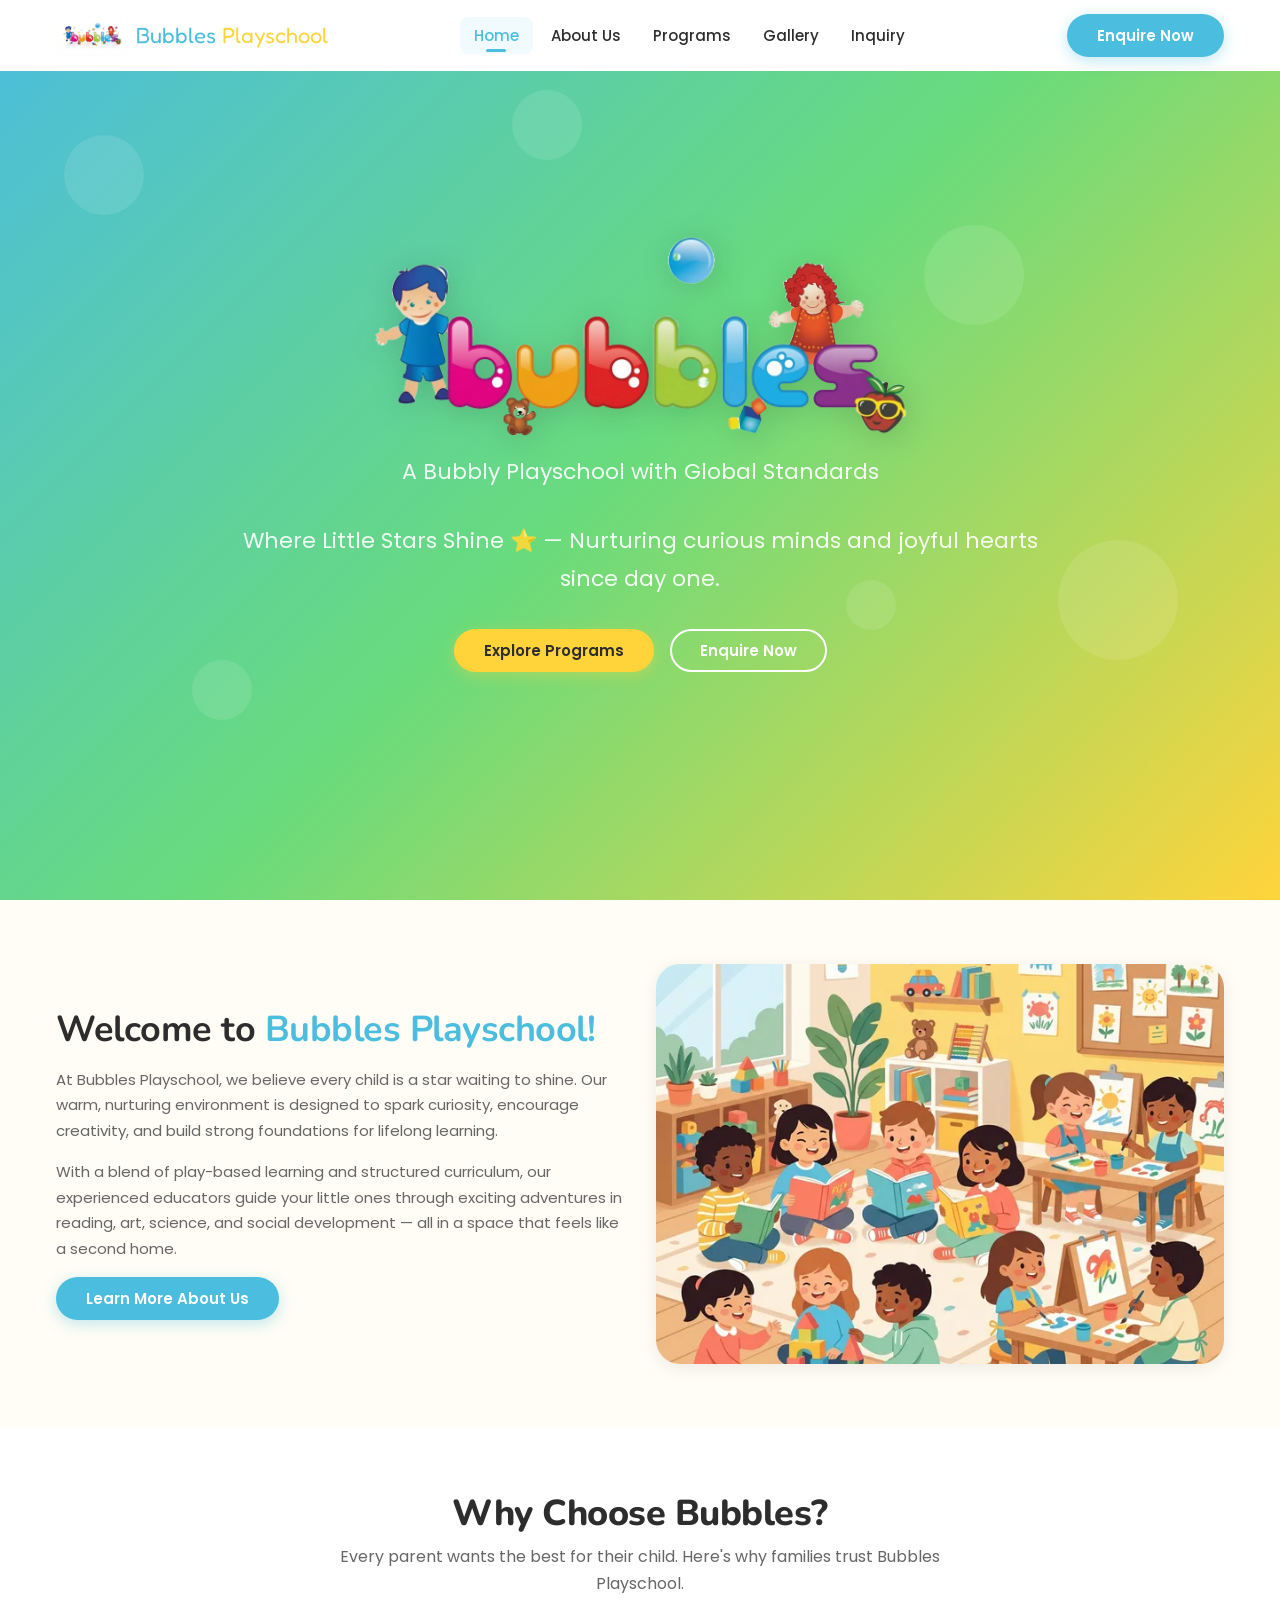
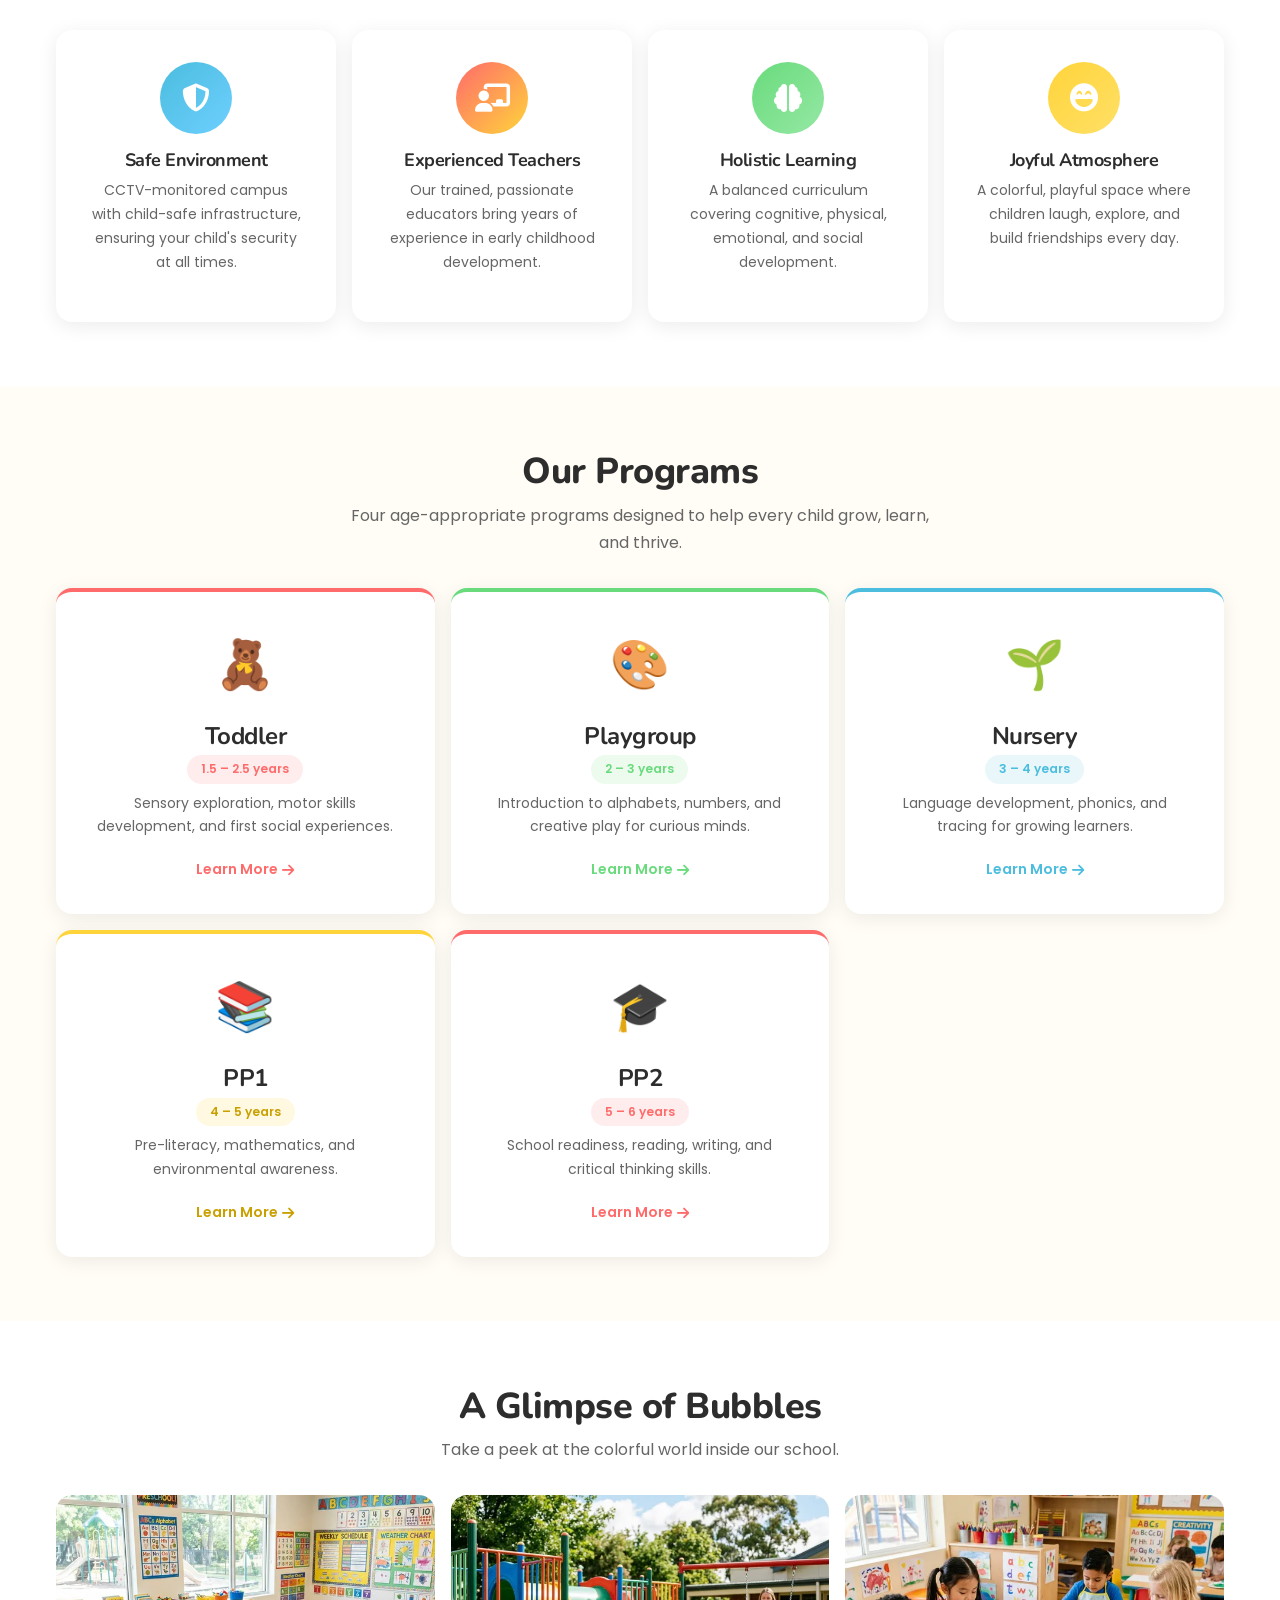
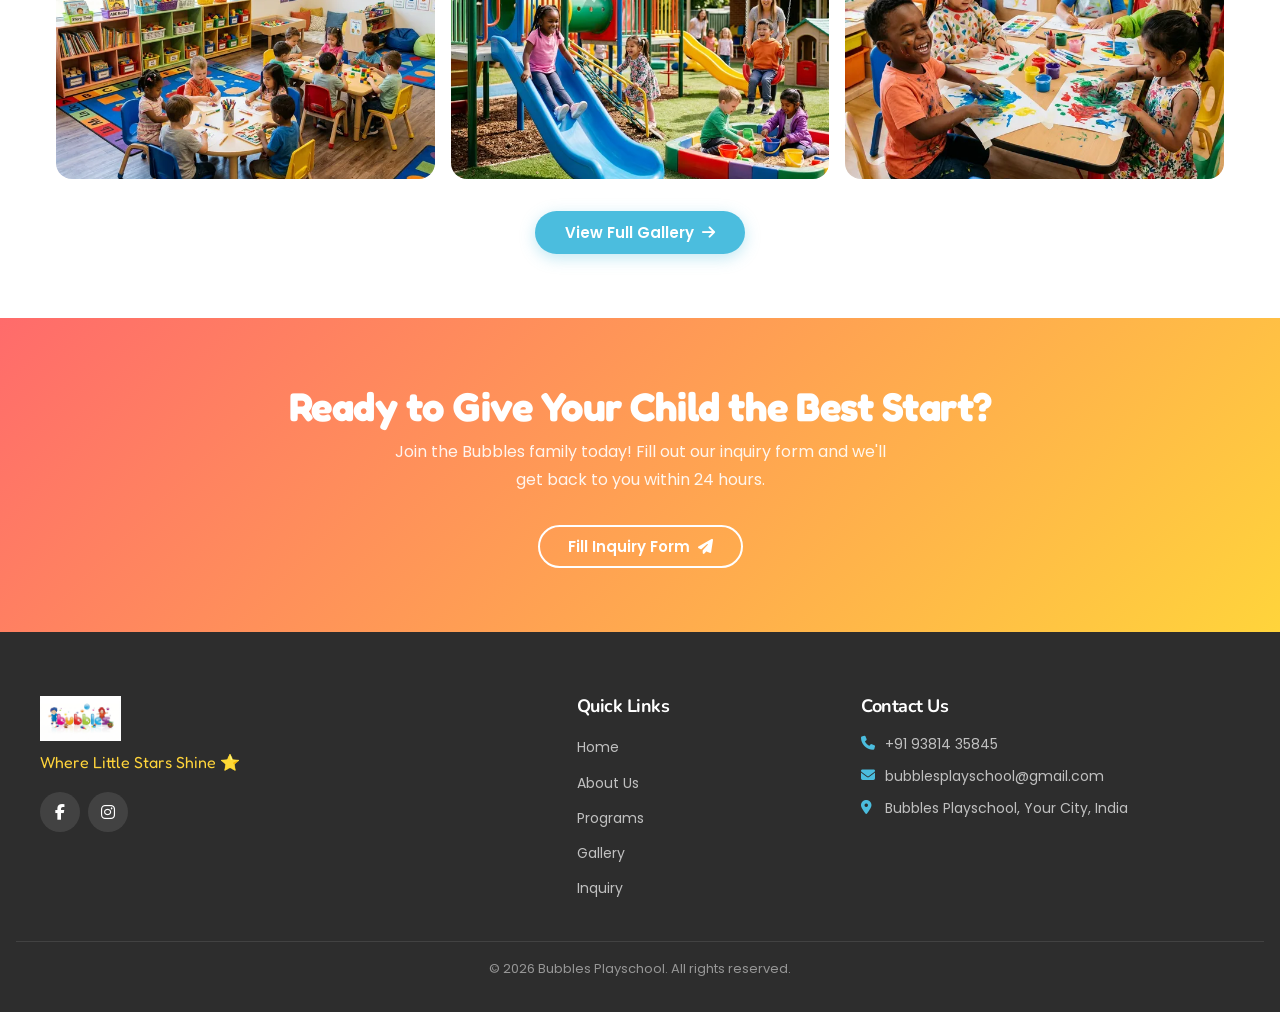
==== commit 88979cdb: "Update contact details with provided phone and email" ====
--- a/index.html
+++ b/index.html
@@ -262,8 +262,8 @@
             <div class="footer-contact">
                 <h4>Contact Us</h4>
                 <!-- TODO: Replace with actual contact info -->
-                <p><i class="fas fa-phone"></i> +91 XXXXX XXXXX</p>
-                <p><i class="fas fa-envelope"></i> info@bubblesplayschool.com</p>
+                <p><i class="fas fa-phone"></i> +91 93814 35845</p>
+                <p><i class="fas fa-envelope"></i> bubblesplayschool@gmail.com</p>
                 <p><i class="fas fa-map-marker-alt"></i> Bubbles Playschool, Your City, India</p>
             </div>
         </div>
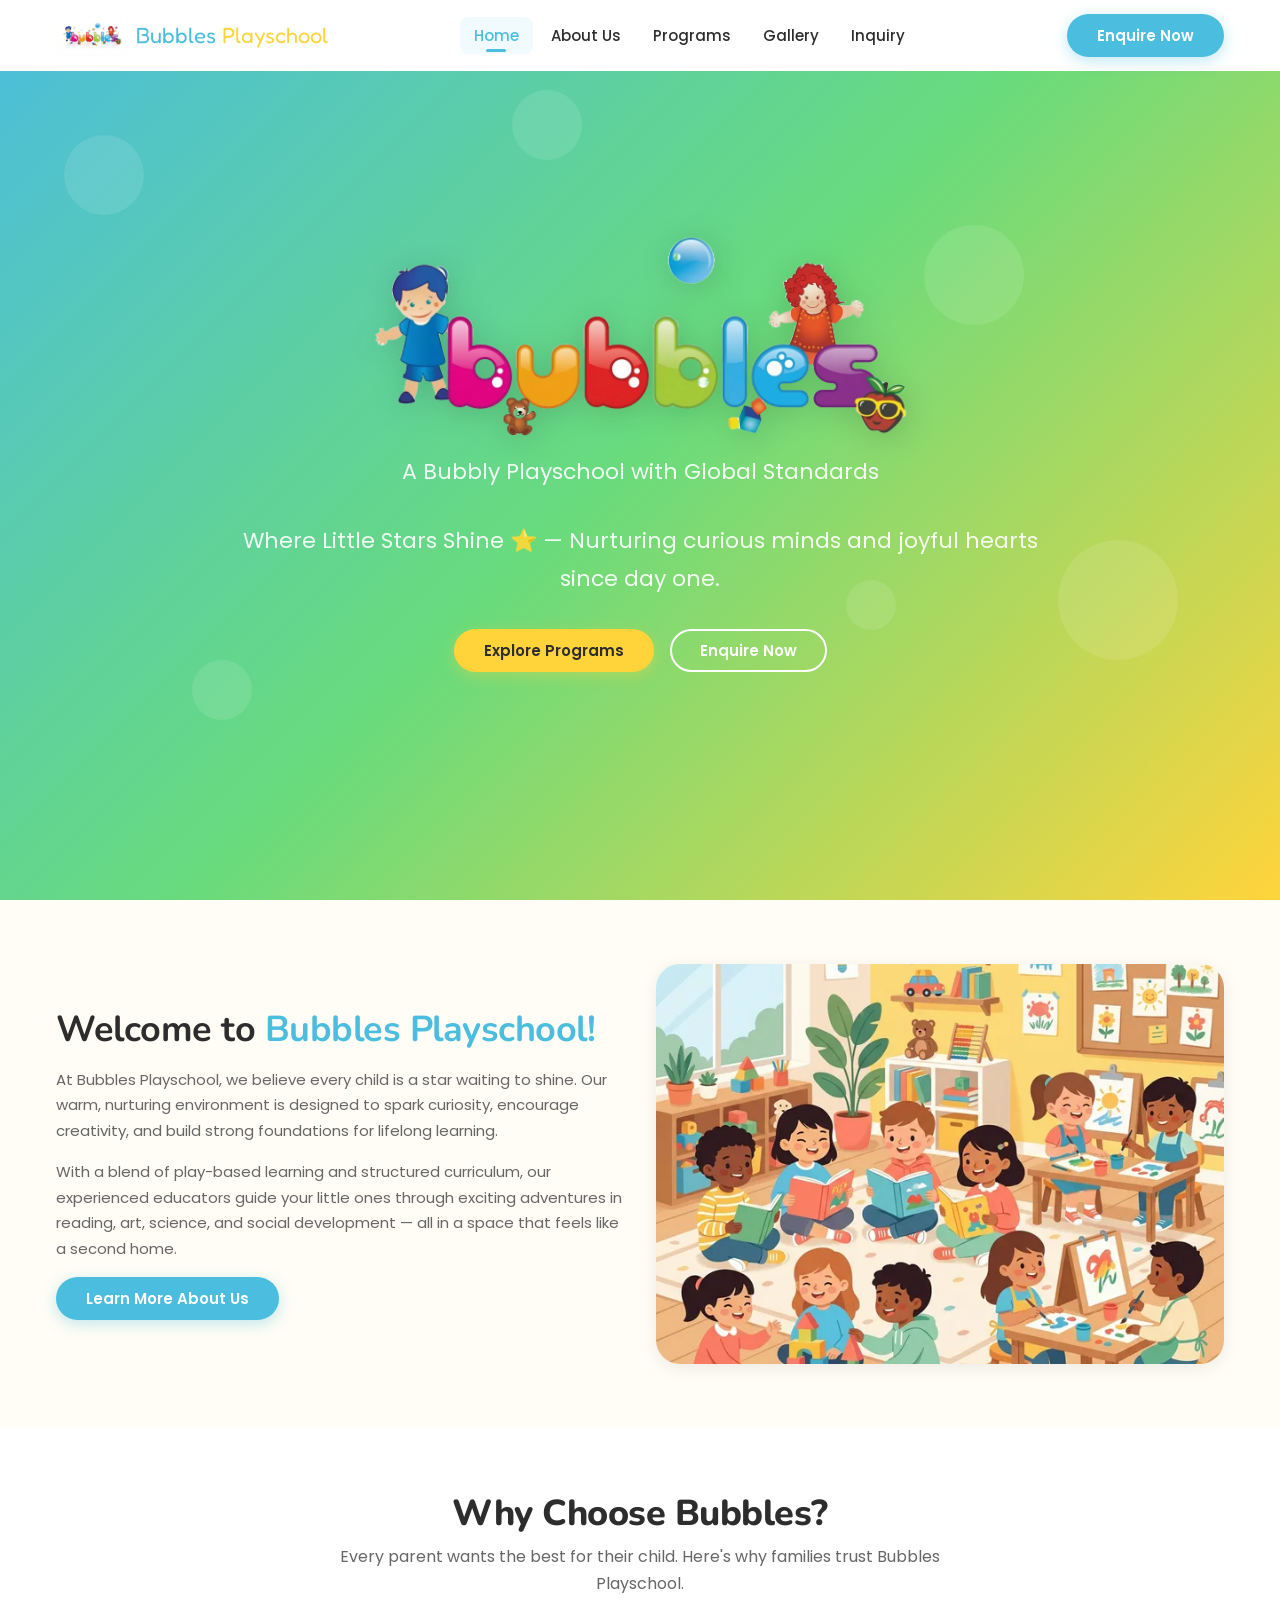
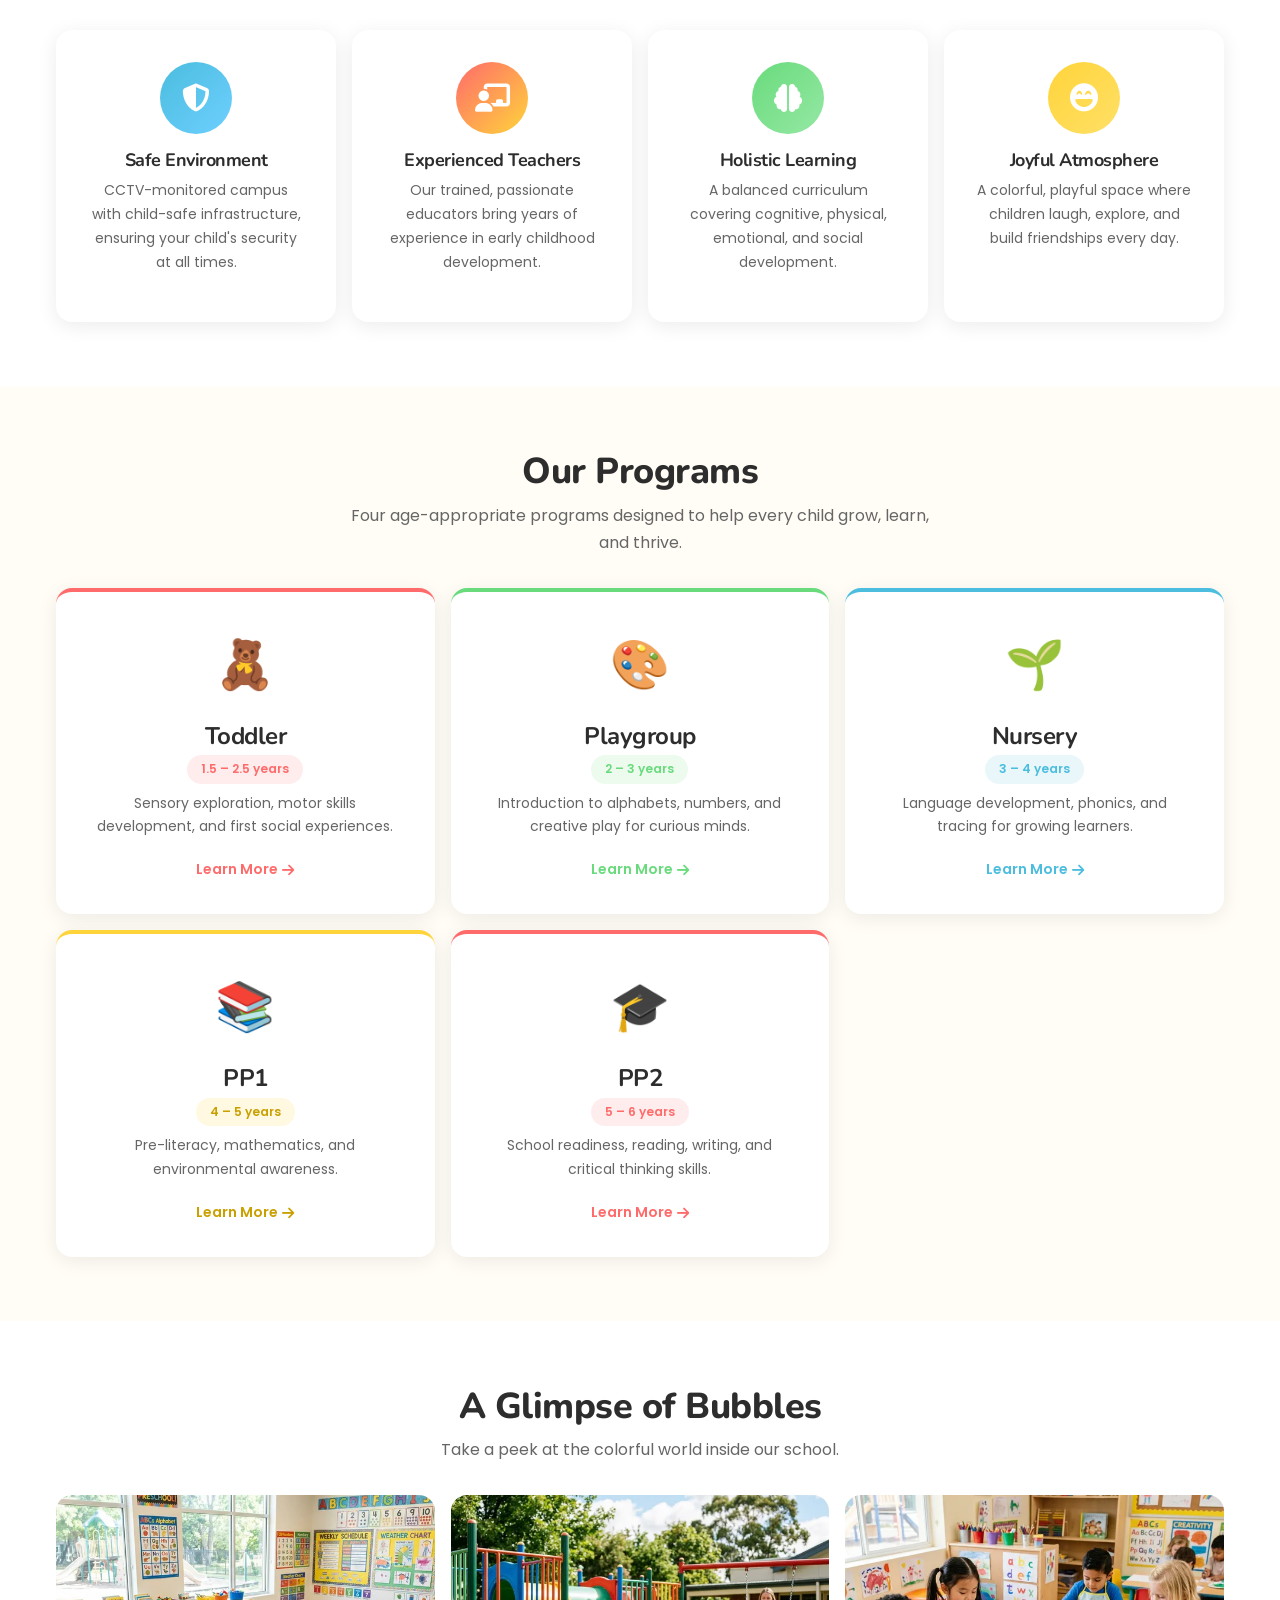
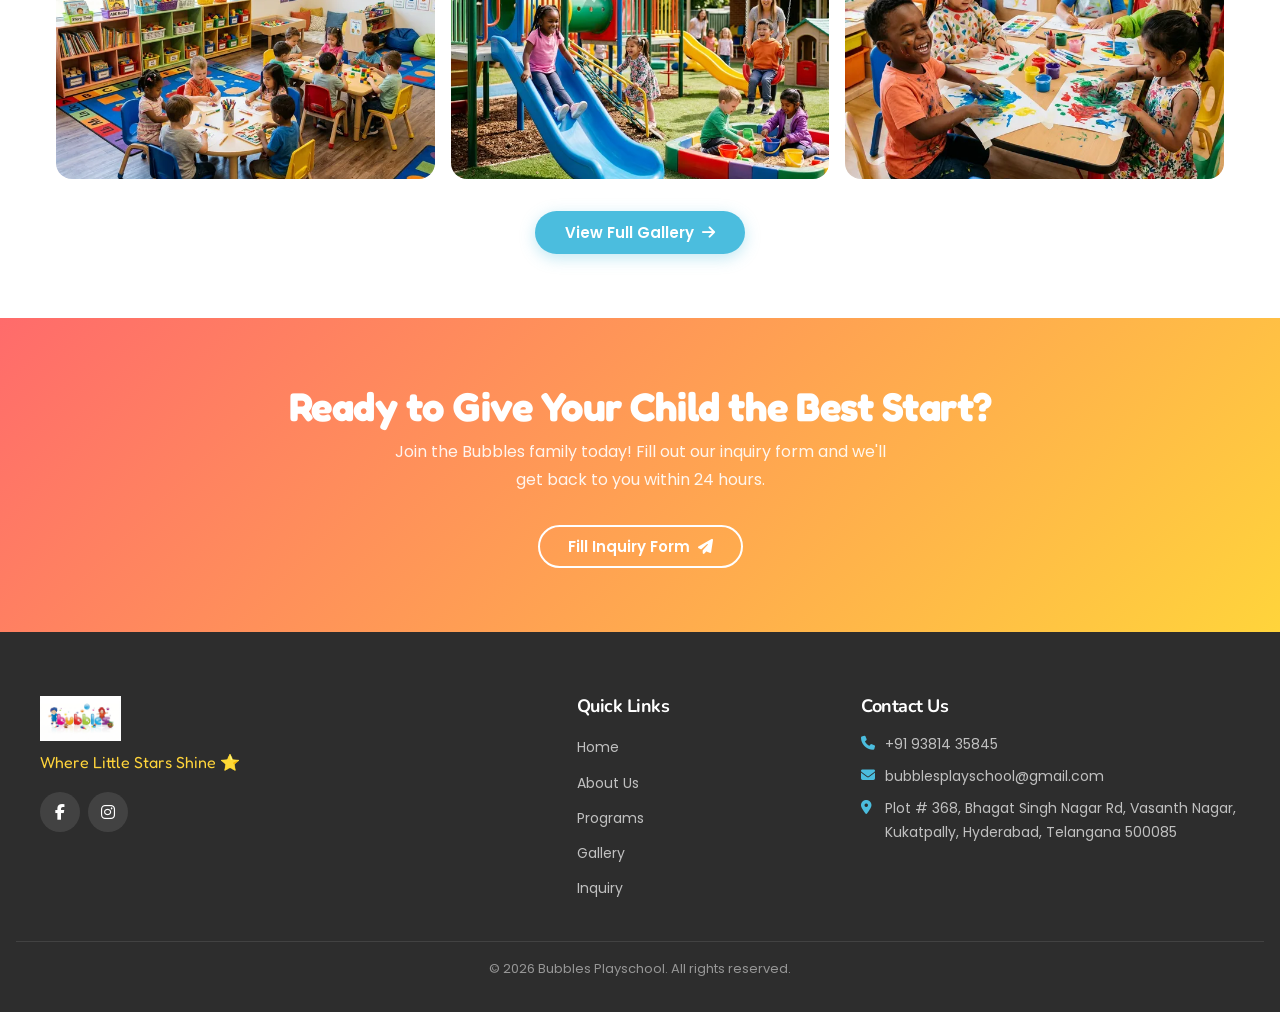
==== commit 110e050b: "Update address and Google Maps embed to Kukatpally location" ====
--- a/index.html
+++ b/index.html
@@ -264,7 +264,7 @@
                 <!-- TODO: Replace with actual contact info -->
                 <p><i class="fas fa-phone"></i> +91 93814 35845</p>
                 <p><i class="fas fa-envelope"></i> bubblesplayschool@gmail.com</p>
-                <p><i class="fas fa-map-marker-alt"></i> Bubbles Playschool, Your City, India</p>
+                <p><i class="fas fa-map-marker-alt"></i> Plot # 368, Bhagat Singh Nagar Rd, Vasanth Nagar, Kukatpally, Hyderabad, Telangana 500085</p>
             </div>
         </div>
         <div class="footer-bottom">
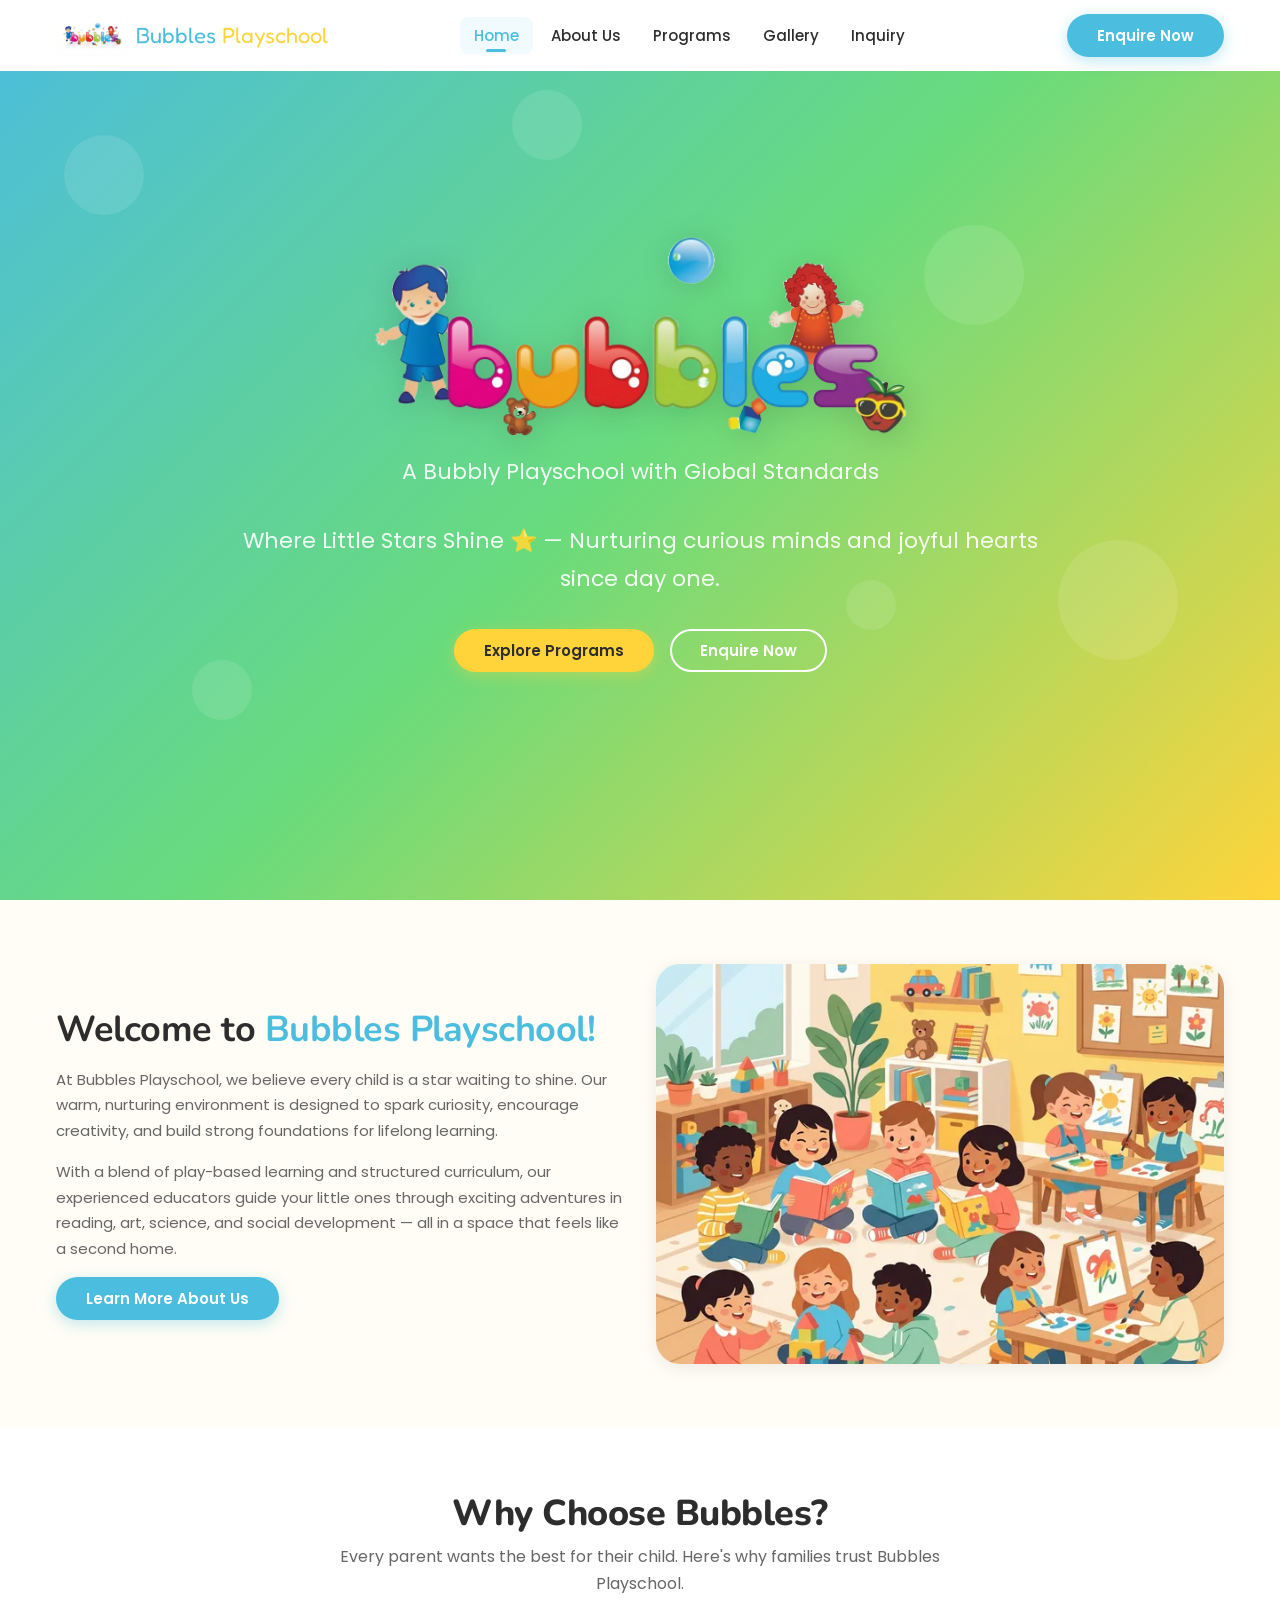
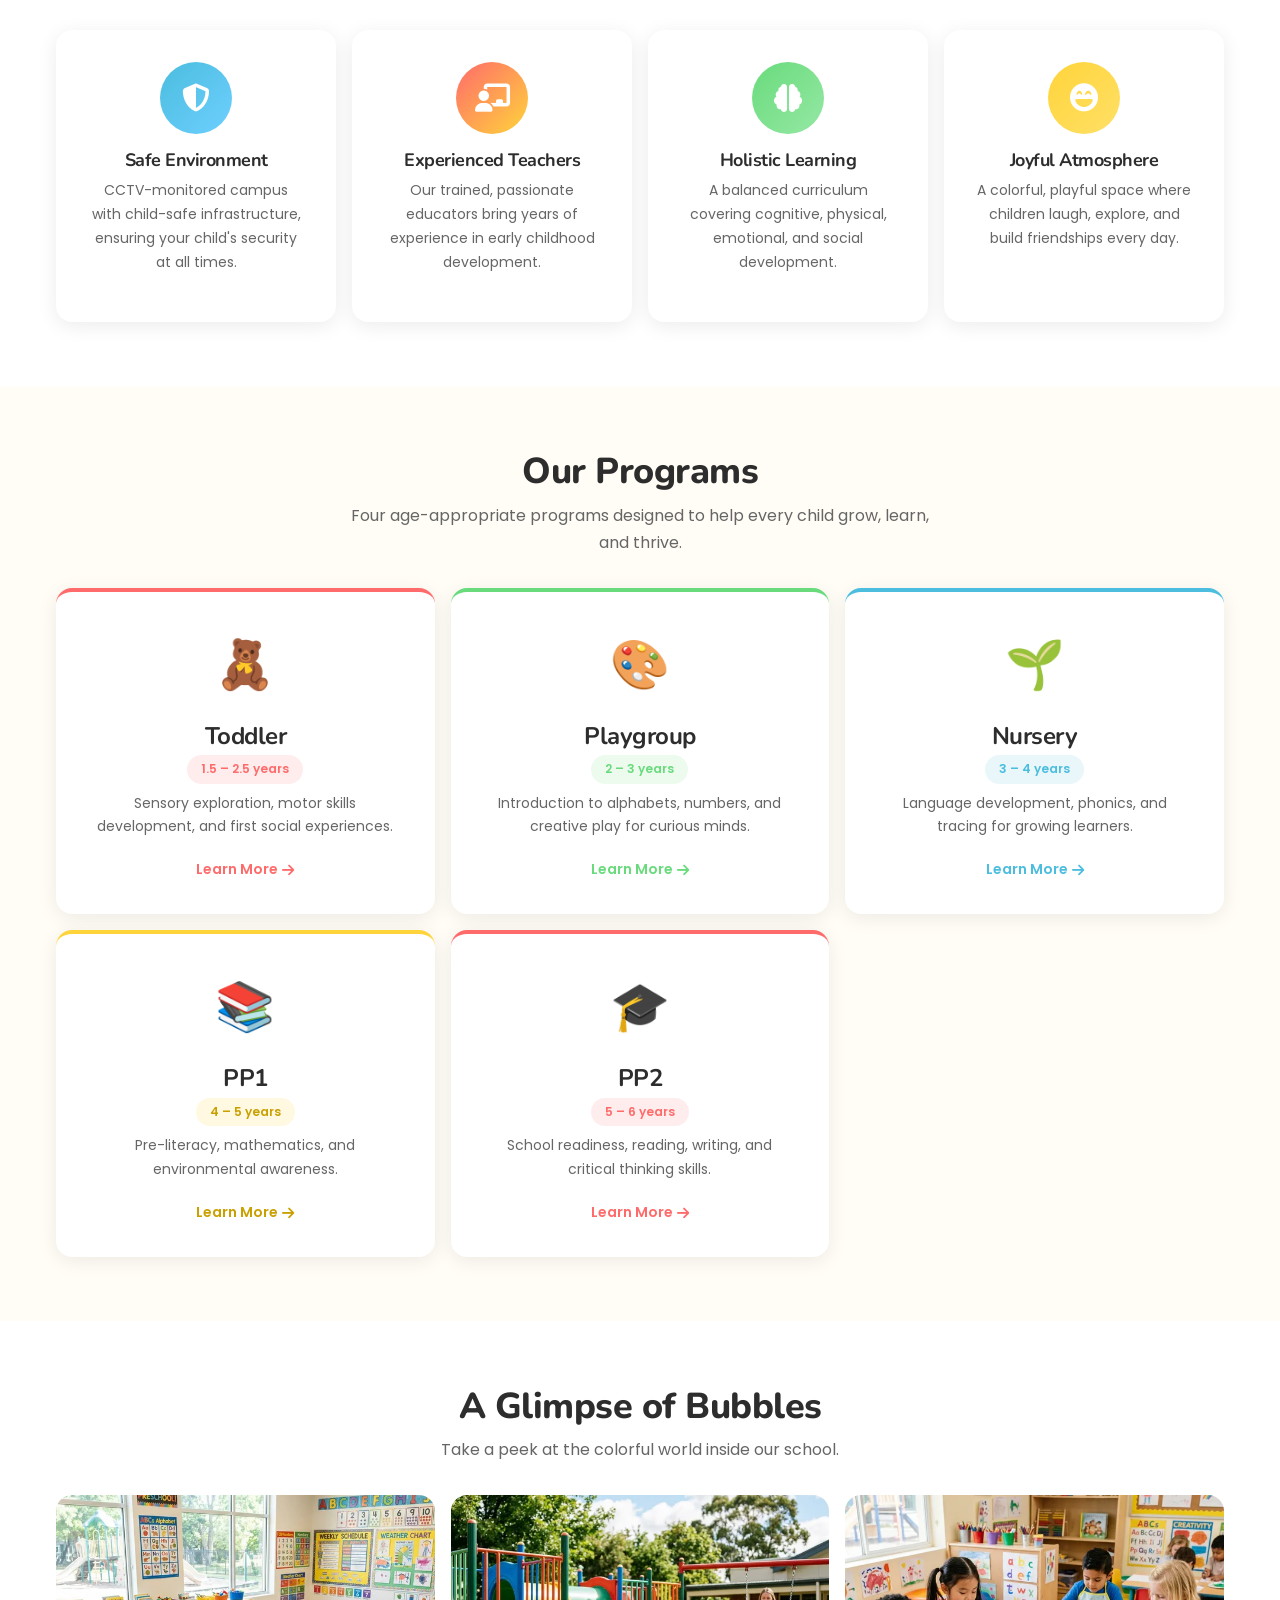
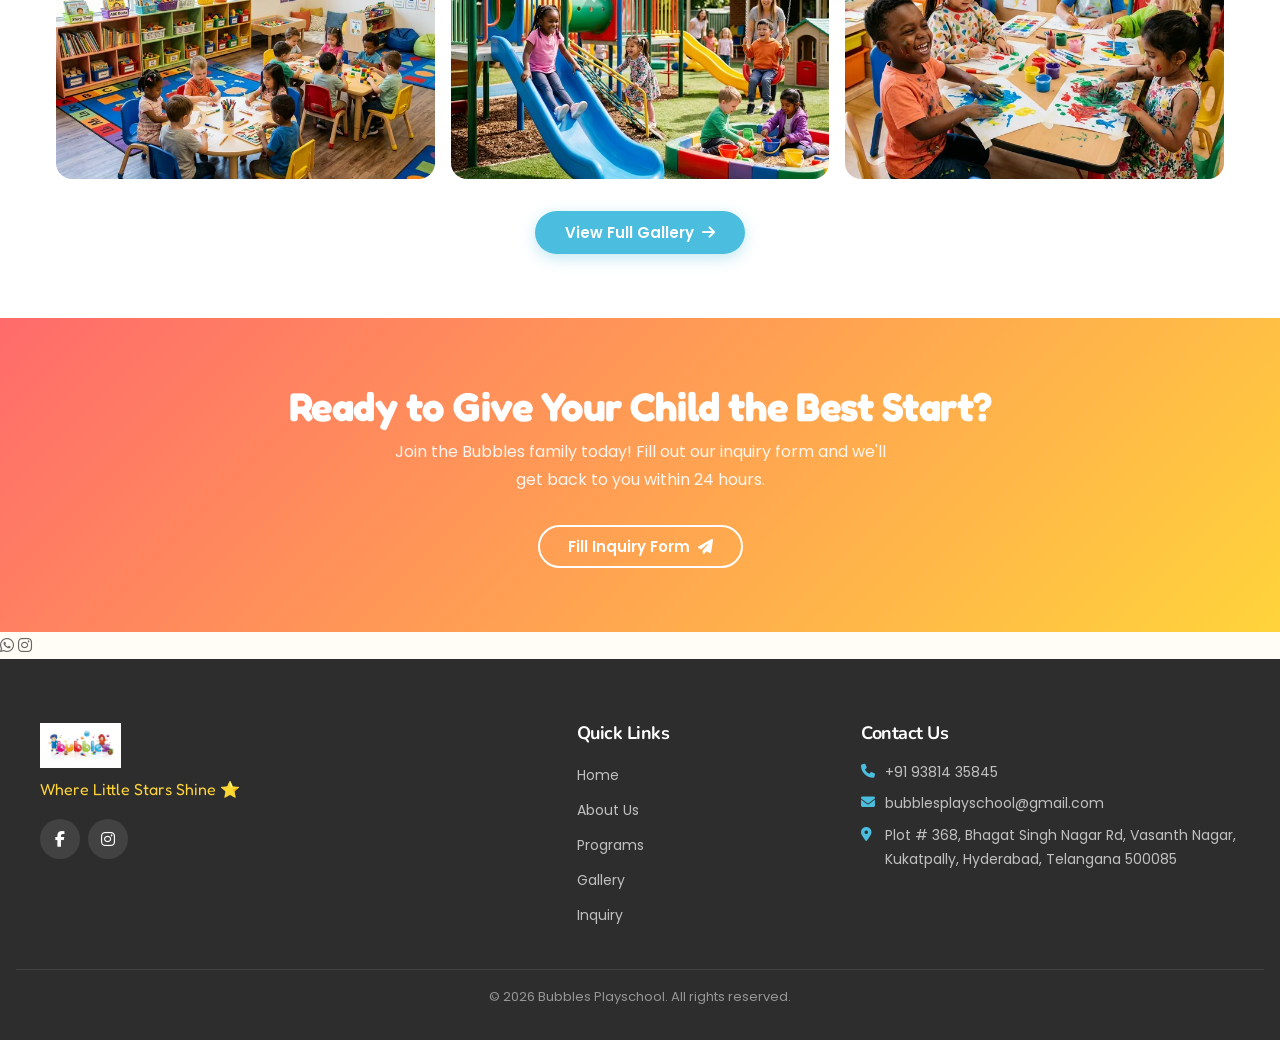
==== commit 6b046de1: "Add floating WhatsApp and Instagram buttons to all pages" ====
--- a/index.html
+++ b/index.html
@@ -237,6 +237,16 @@
 
     </main>
 
+    <!-- === FLOATING CONTACT BUTTONS === -->
+    <div class="floating-contact">
+        <a href="https://wa.me/919381435845" target="_blank" class="float-btn whatsapp" aria-label="Chat on WhatsApp">
+            <i class="fab fa-whatsapp"></i>
+        </a>
+        <a href="https://www.instagram.com/bubblesplayschool2009?igsh=NmpwZ2VvZmoyZ3Ax" target="_blank" class="float-btn instagram" aria-label="Follow on Instagram">
+            <i class="fab fa-instagram"></i>
+        </a>
+    </div>
+
     <!-- === FOOTER === -->
     <footer class="footer">
         <div class="footer-container">
--- a/css/responsive.css
+++ b/css/responsive.css
@@ -173,6 +173,30 @@
         order: 0 !important;
     }
 
+    /* Programs List adjustment */
+    .curriculum-list {
+        grid-template-columns: 1fr;
+    }
+
+    /* Floating Contact Buttons - move to bottom for easier access on mobile */
+    .floating-contact {
+        top: auto;
+        bottom: 20px;
+        right: 15px;
+        flex-direction: row;
+        transform: none;
+    }
+
+    .float-btn {
+        width: 45px;
+        height: 45px;
+        font-size: 20px;
+    }
+
+    .float-btn:hover::before {
+        display: none; /* Hide tooltips on touch devices */
+    }
+
     /* Inquiry: stack columns */
     .inquiry-grid {
         grid-template-columns: 1fr;
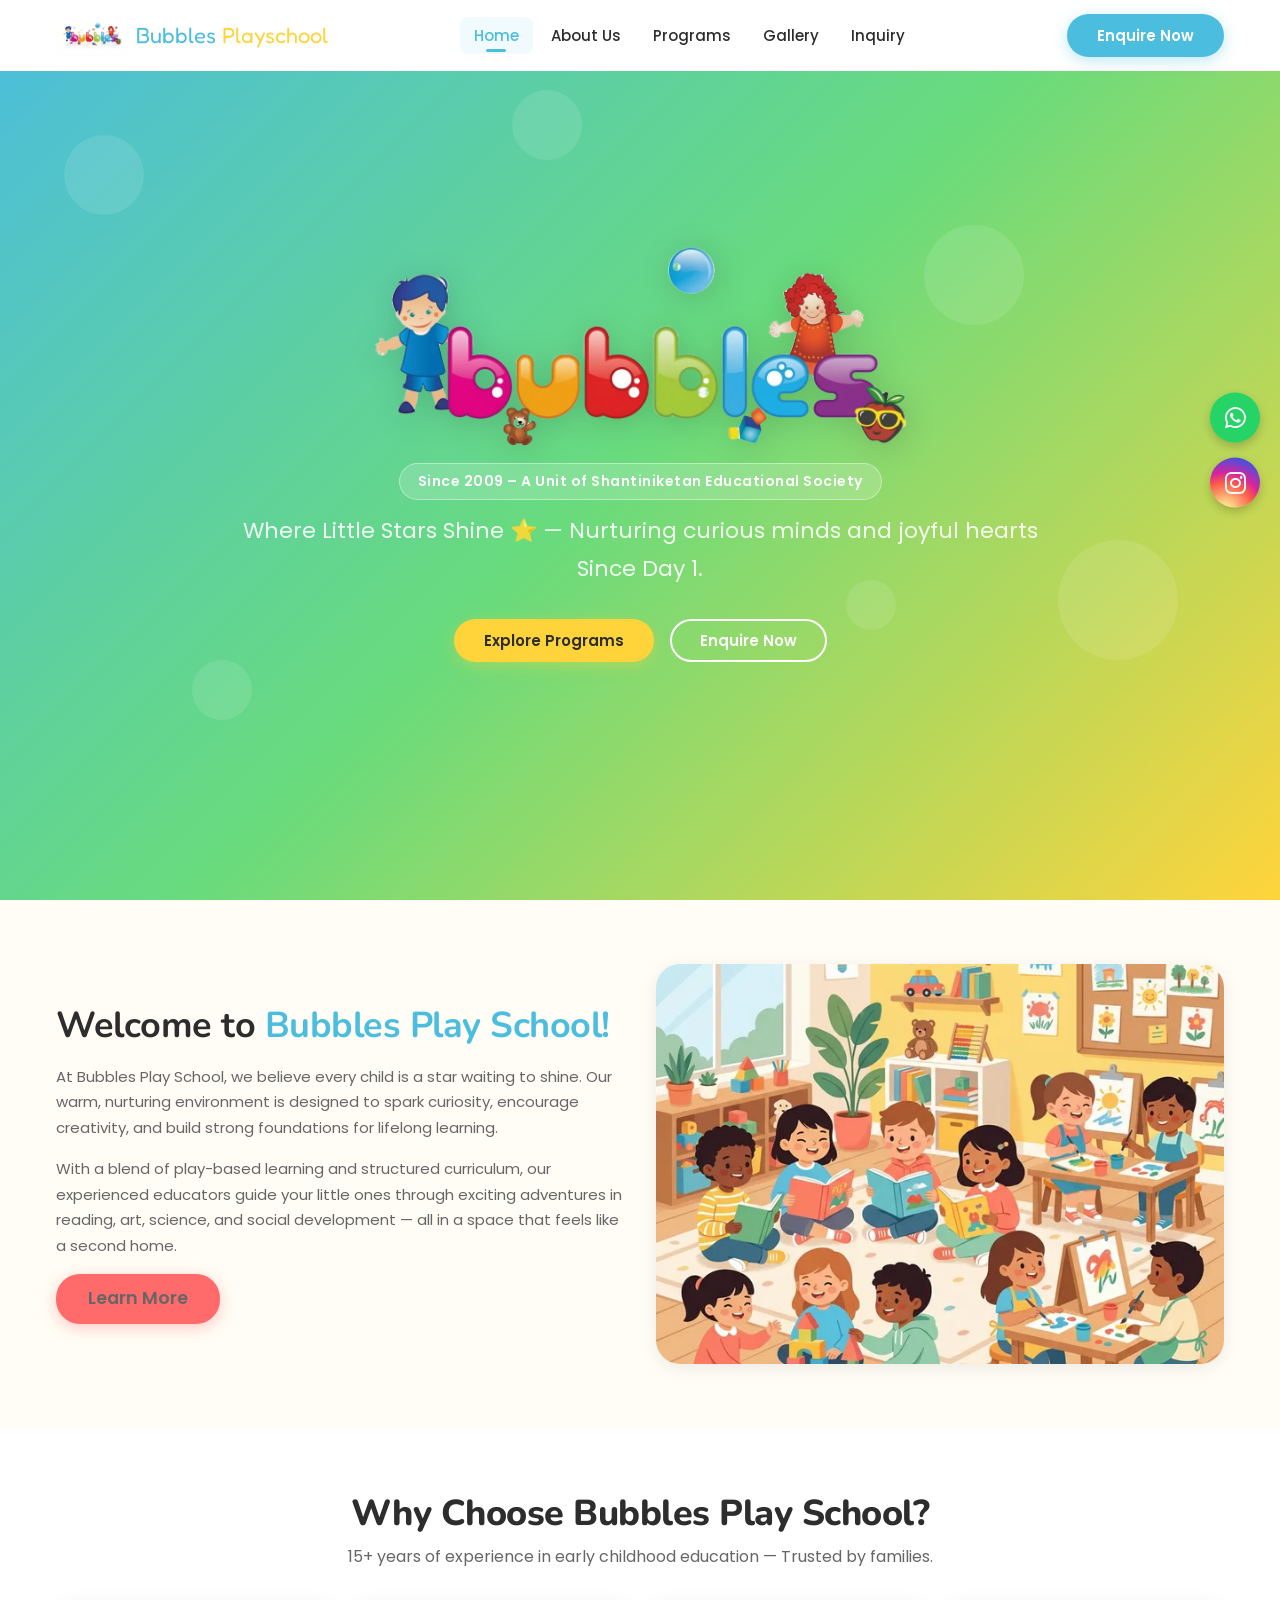
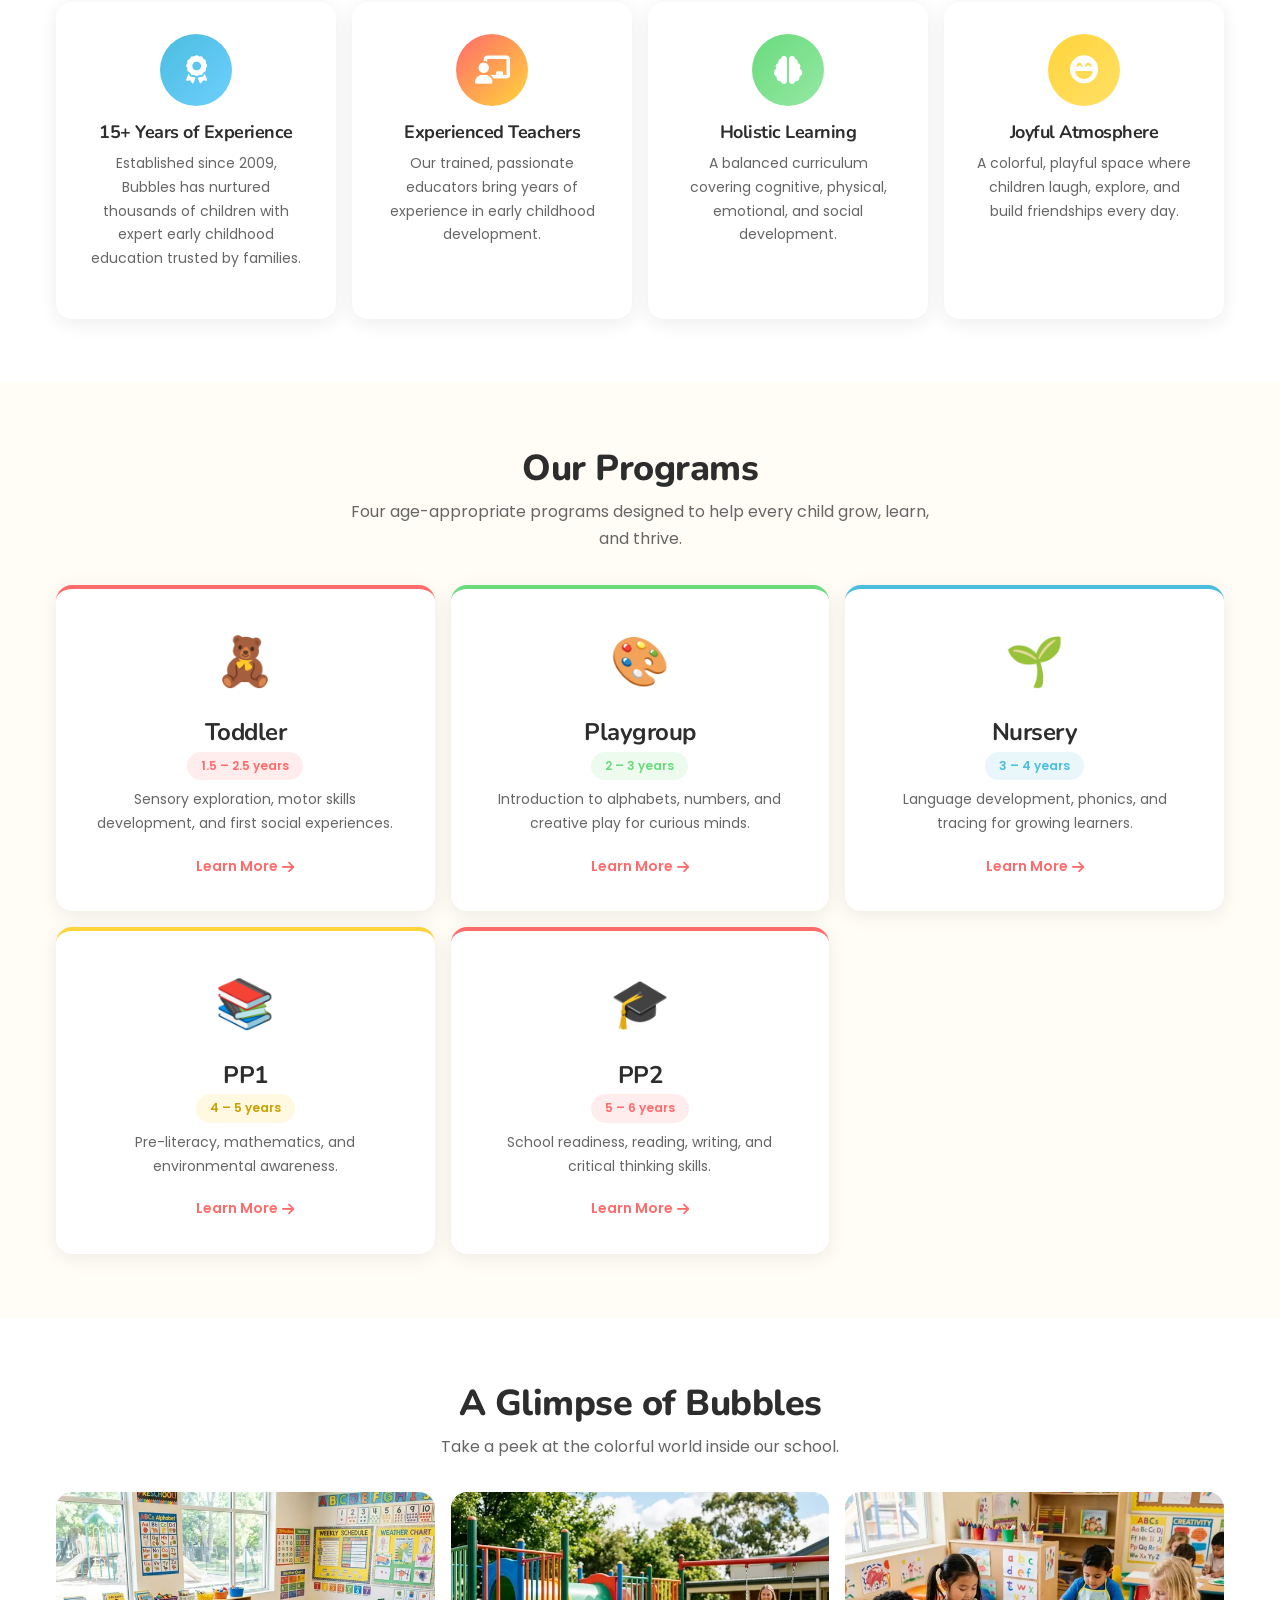
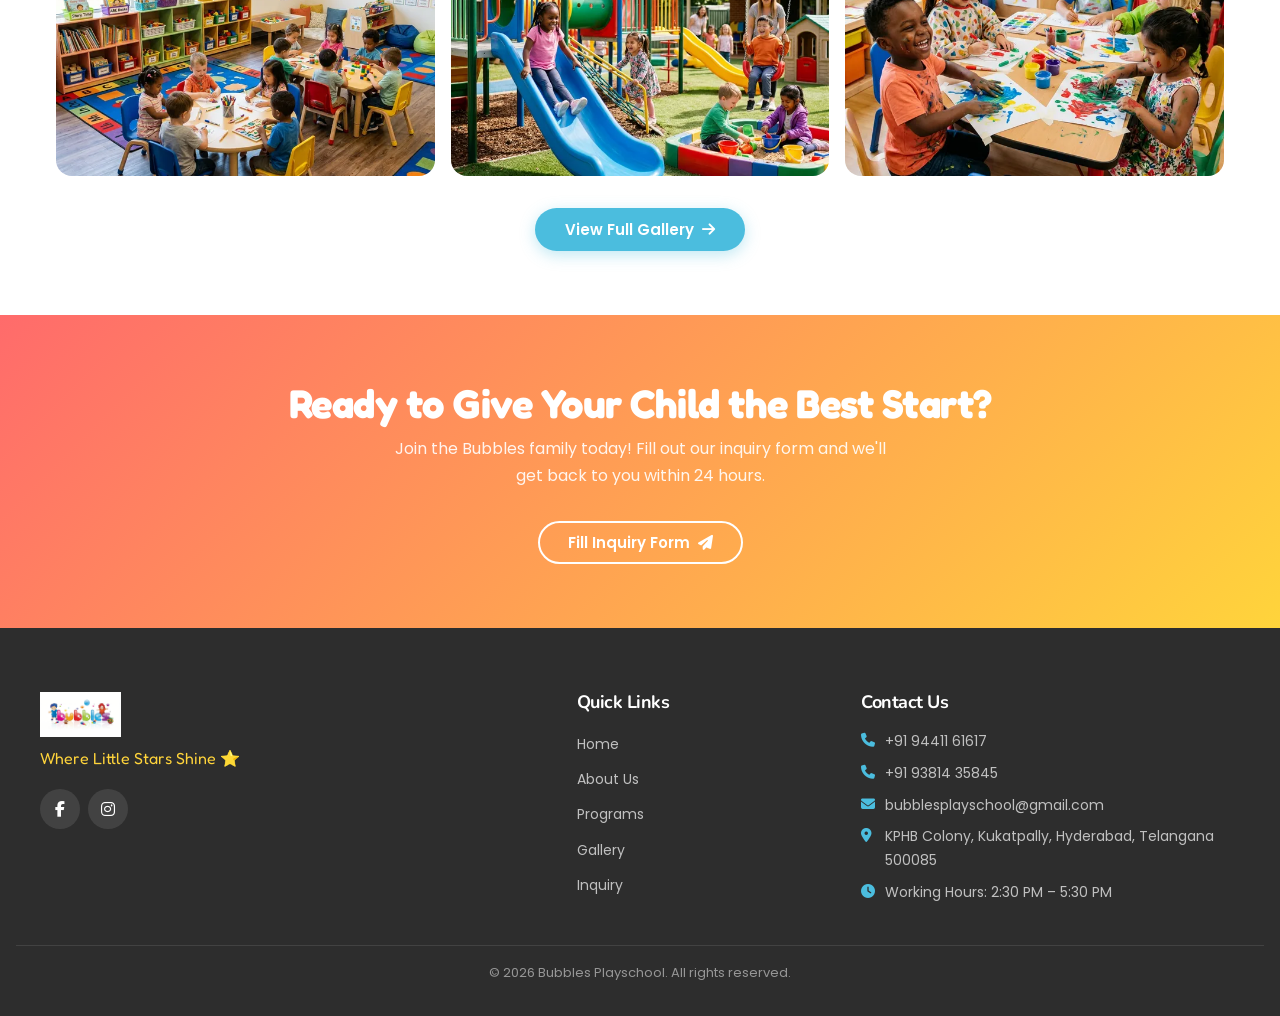
==== commit 3cf2dbf8: "Phase 11: Update hero, welcome, why-us, programs PP1/PP2, inquiry, about, and CSS" ====
--- a/index.html
+++ b/index.html
@@ -74,9 +74,8 @@
             <div class="hero-content">
                 <h1 class="hero-title"><img src="images/bubbles-hero-logo.webp" alt="Bubbles Playschool"
                         class="hero-logo-img"></h1>
-                <p class="hero-subtitle">A Bubbly Playschool with Global Standards</p>
-                <p class="hero-subtitle">Where Little Stars Shine ⭐ — Nurturing curious minds and joyful hearts since
-                    day one.</p>
+                <p class="hero-since-badge">Since 2009 – A Unit of Shantiniketan Educational Society</p>
+                <p class="hero-subtitle">Where Little Stars Shine ⭐ — Nurturing curious minds and joyful hearts Since Day 1.</p>
                 <div class="hero-buttons">
                     <a href="pages/programs.html" class="btn btn-secondary">Explore Programs</a>
                     <a href="pages/inquiry.html" class="btn btn-outline">Enquire Now</a>
@@ -89,14 +88,14 @@
             <div class="container">
                 <div class="welcome-grid">
                     <div class="welcome-text fade-in">
-                        <h2>Welcome to <span>Bubbles Playschool!</span></h2>
-                        <p>At Bubbles Playschool, we believe every child is a star waiting to shine. Our warm, nurturing
+                        <h2>Welcome to <span>Bubbles Play School!</span></h2>
+                        <p>At Bubbles Play School, we believe every child is a star waiting to shine. Our warm, nurturing
                             environment is designed to spark curiosity, encourage creativity, and build strong
                             foundations for lifelong learning.</p>
                         <p>With a blend of play-based learning and structured curriculum, our experienced educators
                             guide your little ones through exciting adventures in reading, art, science, and social
                             development — all in a space that feels like a second home.</p>
-                        <a href="pages/about.html" class="btn btn-primary">Learn More About Us</a>
+                        <a href="pages/about.html" class="btn btn-danger">Learn More</a>
                     </div>
                     <div class="welcome-image fade-in fade-in-delay-2">
                         <img src="images/welcome-illustration.webp" loading="lazy"
@@ -109,17 +108,15 @@
         <!-- === WHY CHOOSE US === -->
         <section class="section why-us" id="why-us">
             <div class="container">
-                <h2 class="section-title fade-in">Why Choose Bubbles?</h2>
-                <p class="section-subtitle fade-in">Every parent wants the best for their child. Here's why families
-                    trust Bubbles Playschool.</p>
+                <h2 class="section-title fade-in">Why Choose Bubbles Play School?</h2>
+                <p class="section-subtitle fade-in">15+ years of experience in early childhood education — Trusted by families.</p>
                 <div class="grid-4">
                     <div class="card why-card fade-in fade-in-delay-1">
                         <div class="why-card-icon blue">
-                            <i class="fas fa-shield-alt"></i>
-                        </div>
-                        <h3>Safe Environment</h3>
-                        <p>CCTV-monitored campus with child-safe infrastructure, ensuring your child's security at all
-                            times.</p>
+                            <i class="fas fa-award"></i>
+                        </div>
+                        <h3>15+ Years of Experience</h3>
+                        <p>Established since 2009, Bubbles has nurtured thousands of children with expert early childhood education trusted by families.</p>
                     </div>
                     <div class="card why-card fade-in fade-in-delay-2">
                         <div class="why-card-icon coral">
@@ -254,9 +251,8 @@
                 <img src="images/logo.webp" loading="lazy" alt="Bubbles Playschool">
                 <p class="footer-tagline">Where Little Stars Shine ⭐</p>
                 <div class="footer-socials">
-                    <!-- TODO: Replace # with actual social media URLs -->
                     <a href="#" aria-label="Facebook"><i class="fab fa-facebook-f"></i></a>
-                    <a href="#" aria-label="Instagram"><i class="fab fa-instagram"></i></a>
+                    <a href="https://www.instagram.com/bubblesplayschool2009?igsh=NmpwZ2VvZmoyZ3Ax" target="_blank" aria-label="Instagram"><i class="fab fa-instagram"></i></a>
                 </div>
             </div>
             <div class="footer-links">
@@ -271,10 +267,11 @@
             </div>
             <div class="footer-contact">
                 <h4>Contact Us</h4>
-                <!-- TODO: Replace with actual contact info -->
+                <p><i class="fas fa-phone"></i> +91 94411 61617</p>
                 <p><i class="fas fa-phone"></i> +91 93814 35845</p>
                 <p><i class="fas fa-envelope"></i> bubblesplayschool@gmail.com</p>
-                <p><i class="fas fa-map-marker-alt"></i> Plot # 368, Bhagat Singh Nagar Rd, Vasanth Nagar, Kukatpally, Hyderabad, Telangana 500085</p>
+                <p><i class="fas fa-map-marker-alt"></i> KPHB Colony, Kukatpally, Hyderabad, Telangana 500085</p>
+                <p><i class="fas fa-clock"></i> Working Hours: 2:30 PM – 5:30 PM</p>
             </div>
         </div>
         <div class="footer-bottom">
--- a/css/styles.css
+++ b/css/styles.css
@@ -1613,4 +1613,119 @@
 
 .fade-in-delay-4 {
     transition-delay: 0.4s;
+}
+
+/* =========================================
+   11. FLOATING CONTACT BUTTONS
+   ========================================= */
+
+.floating-contact {
+    position: fixed;
+    top: 50%;
+    right: 20px;
+    transform: translateY(-50%);
+    display: flex;
+    flex-direction: column;
+    gap: 15px;
+    z-index: 1000;
+}
+
+.float-btn {
+    width: 50px;
+    height: 50px;
+    border-radius: 50%;
+    display: flex;
+    align-items: center;
+    justify-content: center;
+    text-decoration: none;
+    color: white;
+    font-size: 24px;
+    box-shadow: 0 4px 10px rgba(0, 0, 0, 0.2);
+    transition: all 0.3s ease;
+    position: relative;
+}
+
+.float-btn:hover {
+    transform: scale(1.1) translateY(-2px);
+    box-shadow: 0 6px 15px rgba(0, 0, 0, 0.3);
+    color: white;
+}
+
+.float-btn.whatsapp {
+    background-color: #25D366;
+}
+
+.float-btn.instagram {
+    background: radial-gradient(circle at 30% 107%, #fdf497 0%, #fdf497 5%, #fd5949 45%, #d6249f 60%, #285AEB 90%);
+}
+
+.float-btn:hover::before {
+    content: attr(aria-label);
+    position: absolute;
+    right: 60px;
+    background: var(--color-text);
+    color: white;
+    padding: 5px 10px;
+    border-radius: 5px;
+    font-size: 12px;
+    white-space: nowrap;
+    opacity: 1;
+    pointer-events: none;
+    font-family: var(--font-body);
+    font-weight: 500;
+}
+
+.float-btn::before {
+    opacity: 0;
+    transition: opacity 0.3s ease;
+}
+
+/* =========================================
+   12. HERO BADGE & RED BUTTON
+   ========================================= */
+
+.hero-since-badge {
+    display: inline-block;
+    background: rgba(255, 255, 255, 0.18);
+    border: 1px solid rgba(255, 255, 255, 0.4);
+    color: #fff;
+    font-size: 14px;
+    font-weight: 600;
+    padding: 6px 18px;
+    border-radius: var(--radius-full);
+    margin-bottom: 12px;
+    letter-spacing: 0.5px;
+    backdrop-filter: blur(4px);
+}
+
+.btn-danger {
+    background-color: var(--color-accent);
+    color: var(--color-white);
+    border: none;
+    padding: 1rem 2rem;
+    border-radius: var(--radius-lg);
+    cursor: pointer;
+    font-size: 1.1rem;
+    font-weight: 600;
+    transition: all 0.3s ease;
+    display: inline-flex;
+    align-items: center;
+    justify-content: center;
+    gap: 0.5rem;
+    box-shadow: 0 4px 15px rgba(255, 107, 107, 0.35);
+}
+
+.btn-danger:hover {
+    background-color: #e85555;
+    transform: translateY(-2px);
+    box-shadow: 0 6px 20px rgba(255, 107, 107, 0.45);
+    color: white;
+}
+
+/* All program card Learn More links → red */
+.card-playgroup-accent .learn-more,
+.card-nursery-accent .learn-more,
+.card-pp1-accent .learn-more,
+.card-pp2-accent .learn-more {
+    color: var(--color-accent);
 }
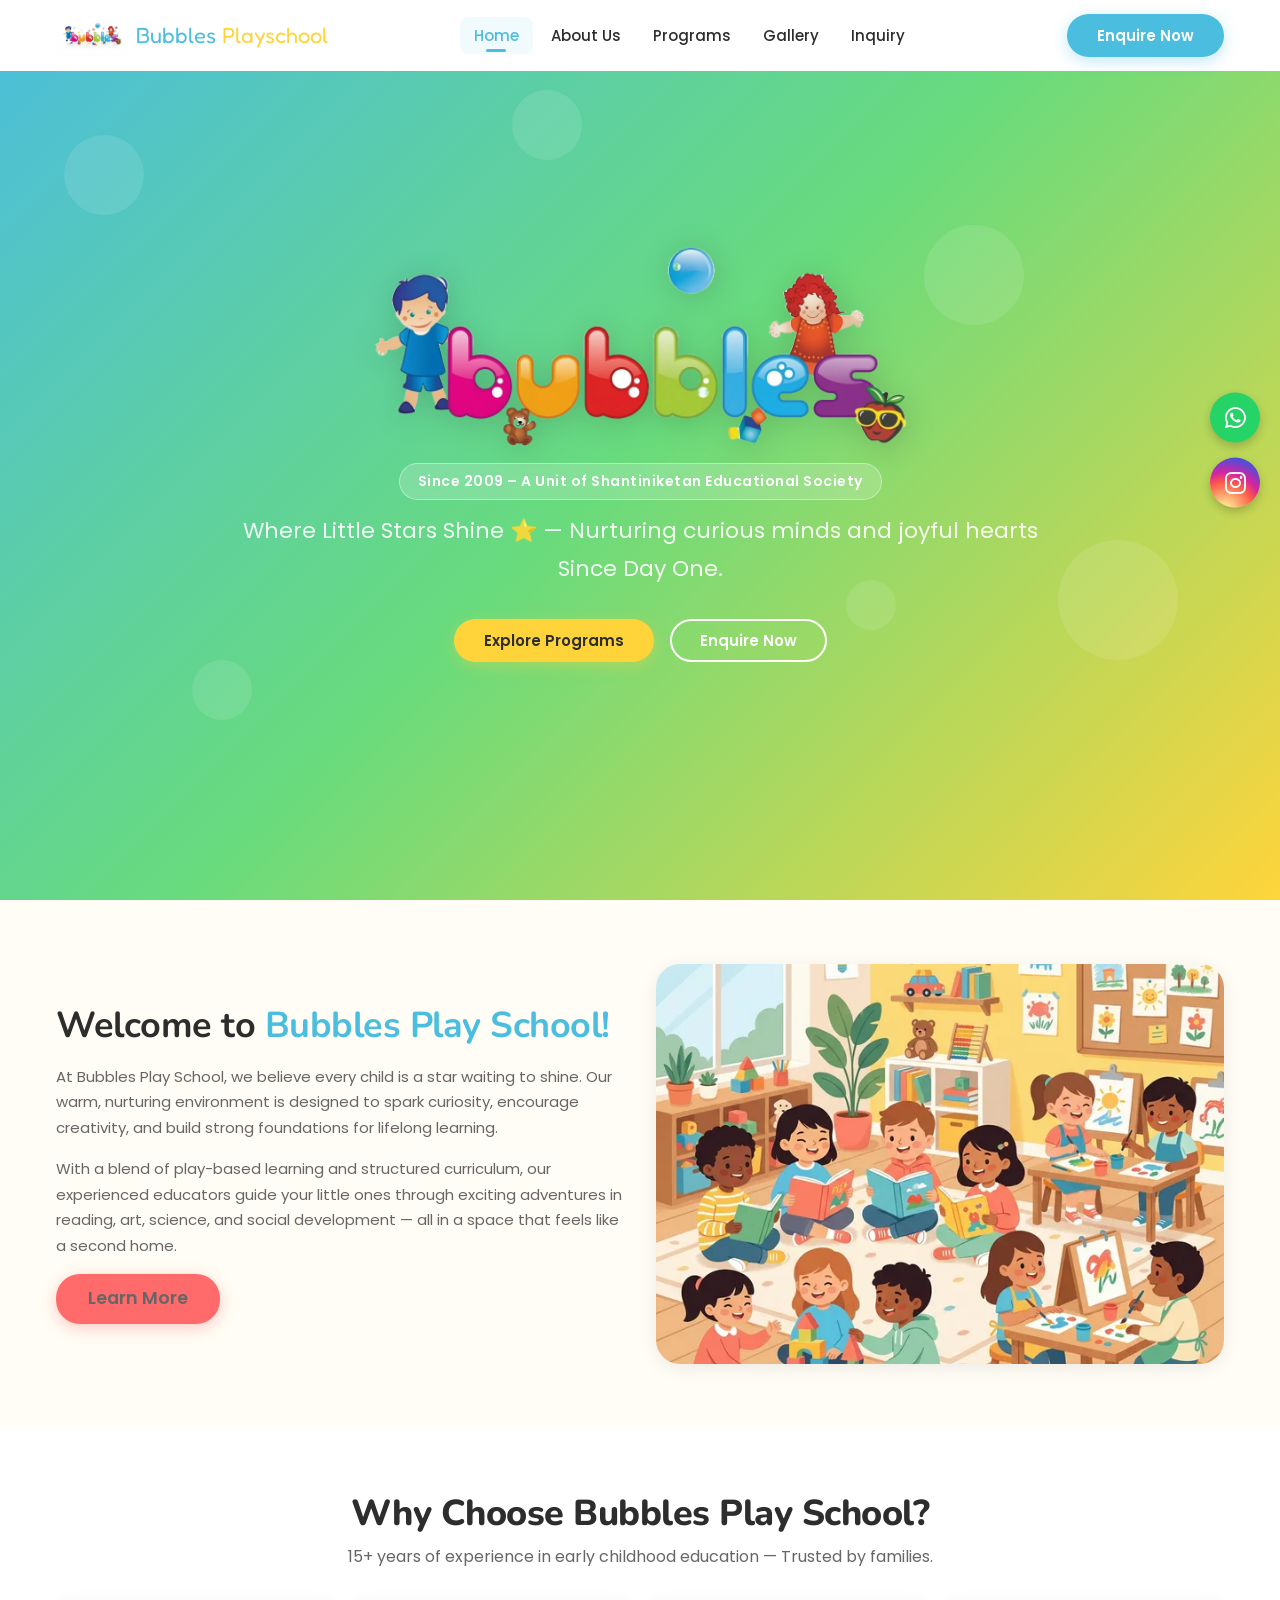
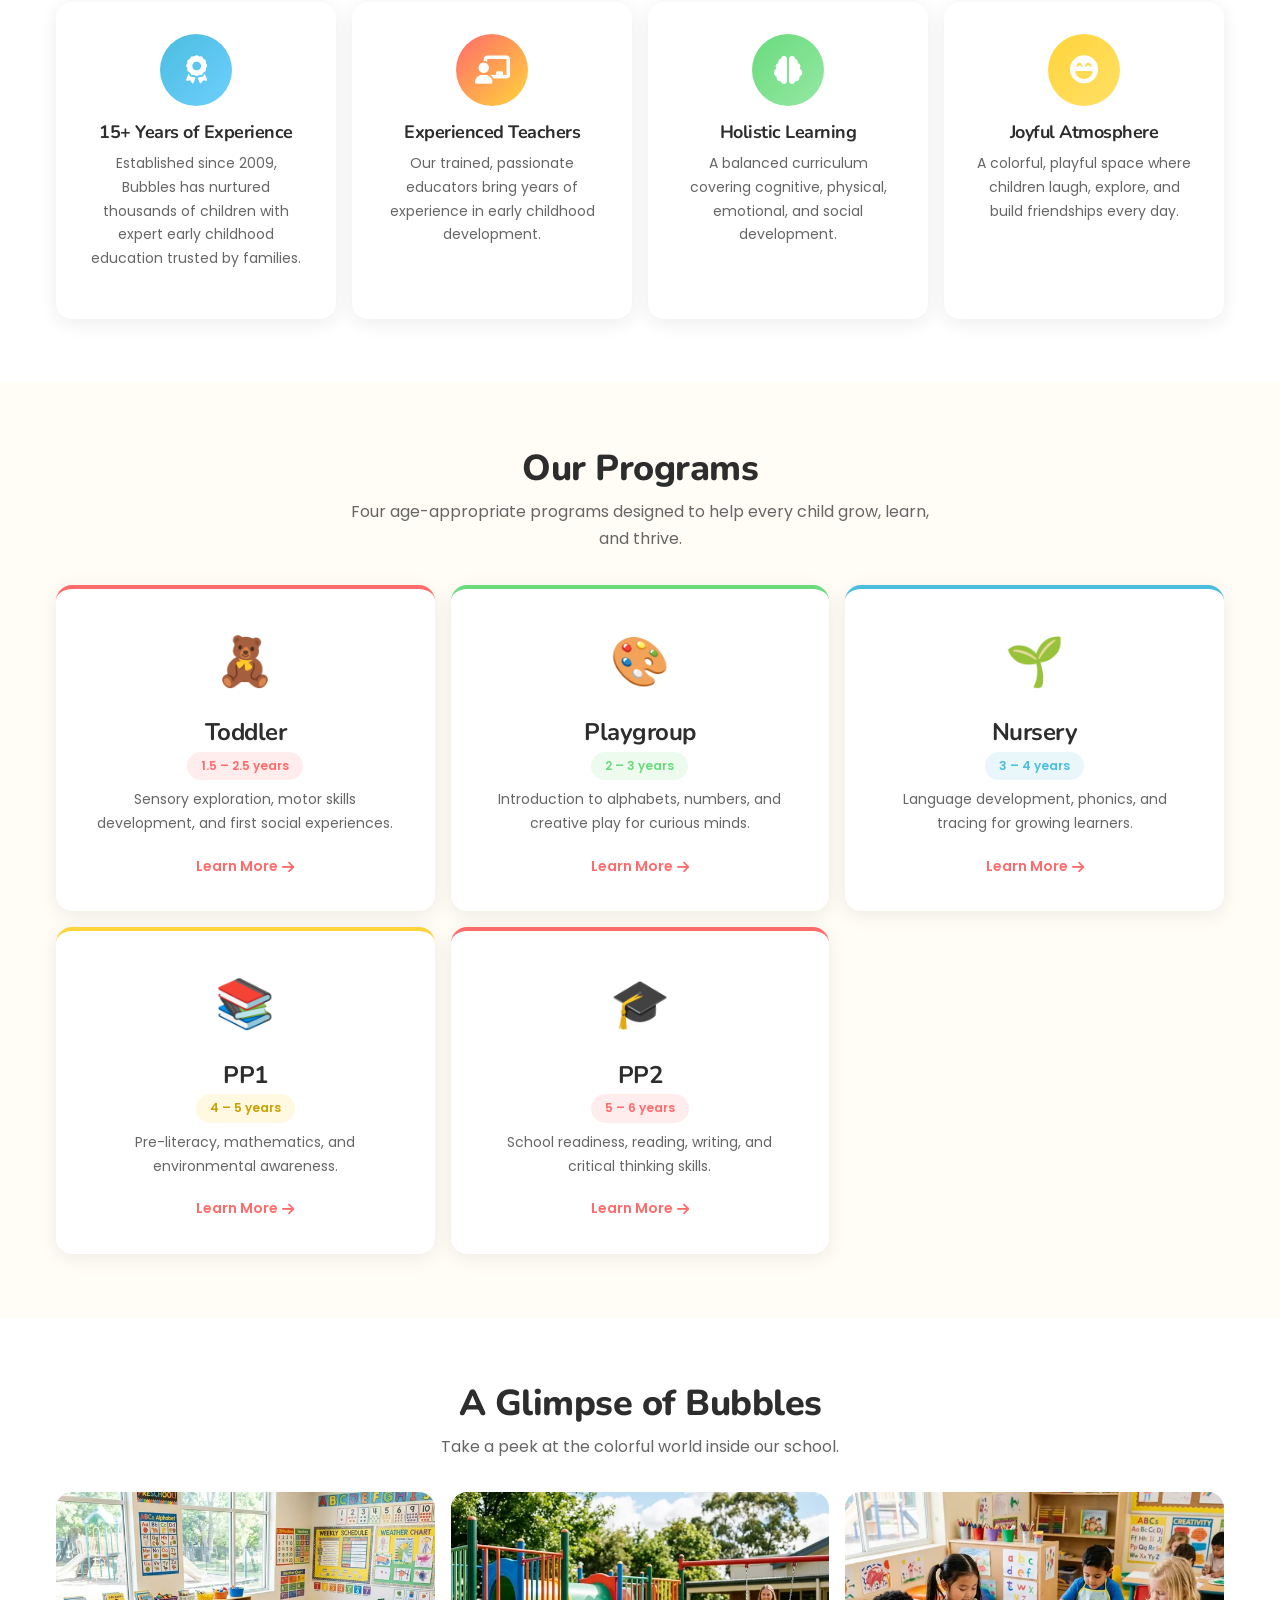
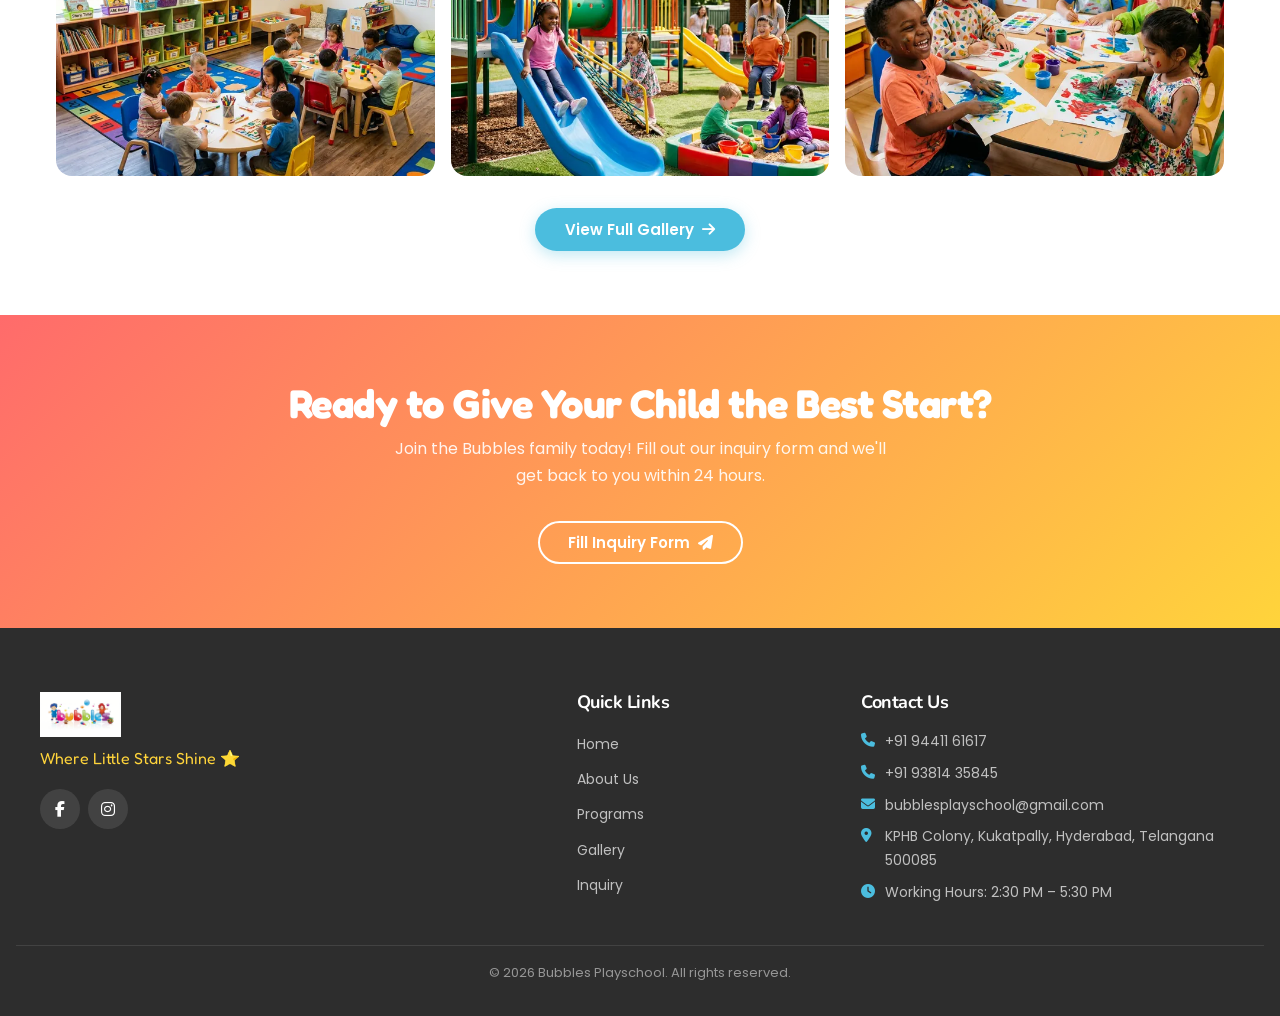
==== commit c448b5b2: "Minor text and formatting fixes on index.html" ====
--- a/index.html
+++ b/index.html
@@ -75,7 +75,8 @@
                 <h1 class="hero-title"><img src="images/bubbles-hero-logo.webp" alt="Bubbles Playschool"
                         class="hero-logo-img"></h1>
                 <p class="hero-since-badge">Since 2009 – A Unit of Shantiniketan Educational Society</p>
-                <p class="hero-subtitle">Where Little Stars Shine ⭐ — Nurturing curious minds and joyful hearts Since Day 1.</p>
+                <p class="hero-subtitle">Where Little Stars Shine ⭐ — Nurturing curious minds and joyful hearts Since
+                    Day One.</p>
                 <div class="hero-buttons">
                     <a href="pages/programs.html" class="btn btn-secondary">Explore Programs</a>
                     <a href="pages/inquiry.html" class="btn btn-outline">Enquire Now</a>
@@ -89,7 +90,8 @@
                 <div class="welcome-grid">
                     <div class="welcome-text fade-in">
                         <h2>Welcome to <span>Bubbles Play School!</span></h2>
-                        <p>At Bubbles Play School, we believe every child is a star waiting to shine. Our warm, nurturing
+                        <p>At Bubbles Play School, we believe every child is a star waiting to shine. Our warm,
+                            nurturing
                             environment is designed to spark curiosity, encourage creativity, and build strong
                             foundations for lifelong learning.</p>
                         <p>With a blend of play-based learning and structured curriculum, our experienced educators
@@ -109,14 +111,16 @@
         <section class="section why-us" id="why-us">
             <div class="container">
                 <h2 class="section-title fade-in">Why Choose Bubbles Play School?</h2>
-                <p class="section-subtitle fade-in">15+ years of experience in early childhood education — Trusted by families.</p>
+                <p class="section-subtitle fade-in">15+ years of experience in early childhood education — Trusted by
+                    families.</p>
                 <div class="grid-4">
                     <div class="card why-card fade-in fade-in-delay-1">
                         <div class="why-card-icon blue">
                             <i class="fas fa-award"></i>
                         </div>
                         <h3>15+ Years of Experience</h3>
-                        <p>Established since 2009, Bubbles has nurtured thousands of children with expert early childhood education trusted by families.</p>
+                        <p>Established since 2009, Bubbles has nurtured thousands of children with expert early
+                            childhood education trusted by families.</p>
                     </div>
                     <div class="card why-card fade-in fade-in-delay-2">
                         <div class="why-card-icon coral">
@@ -202,11 +206,13 @@
                 <p class="section-subtitle fade-in">Take a peek at the colorful world inside our school.</p>
                 <div class="gallery-teaser-grid fade-in">
                     <div class="gallery-teaser-item">
-                        <img src="images/gallery/classroom-1.webp" loading="lazy" alt="Bright colorful classroom at Bubbles Playschool">
+                        <img src="images/gallery/classroom-1.webp" loading="lazy"
+                            alt="Bright colorful classroom at Bubbles Playschool">
                         <div class="overlay"><i class="fas fa-search-plus"></i></div>
                     </div>
                     <div class="gallery-teaser-item">
-                        <img src="images/gallery/playarea-1.webp" loading="lazy" alt="Children playing on outdoor playground">
+                        <img src="images/gallery/playarea-1.webp" loading="lazy"
+                            alt="Children playing on outdoor playground">
                         <div class="overlay"><i class="fas fa-search-plus"></i></div>
                     </div>
                     <div class="gallery-teaser-item">
@@ -239,7 +245,8 @@
         <a href="https://wa.me/919381435845" target="_blank" class="float-btn whatsapp" aria-label="Chat on WhatsApp">
             <i class="fab fa-whatsapp"></i>
         </a>
-        <a href="https://www.instagram.com/bubblesplayschool2009?igsh=NmpwZ2VvZmoyZ3Ax" target="_blank" class="float-btn instagram" aria-label="Follow on Instagram">
+        <a href="https://www.instagram.com/bubblesplayschool2009?igsh=NmpwZ2VvZmoyZ3Ax" target="_blank"
+            class="float-btn instagram" aria-label="Follow on Instagram">
             <i class="fab fa-instagram"></i>
         </a>
     </div>
@@ -252,7 +259,8 @@
                 <p class="footer-tagline">Where Little Stars Shine ⭐</p>
                 <div class="footer-socials">
                     <a href="#" aria-label="Facebook"><i class="fab fa-facebook-f"></i></a>
-                    <a href="https://www.instagram.com/bubblesplayschool2009?igsh=NmpwZ2VvZmoyZ3Ax" target="_blank" aria-label="Instagram"><i class="fab fa-instagram"></i></a>
+                    <a href="https://www.instagram.com/bubblesplayschool2009?igsh=NmpwZ2VvZmoyZ3Ax" target="_blank"
+                        aria-label="Instagram"><i class="fab fa-instagram"></i></a>
                 </div>
             </div>
             <div class="footer-links">
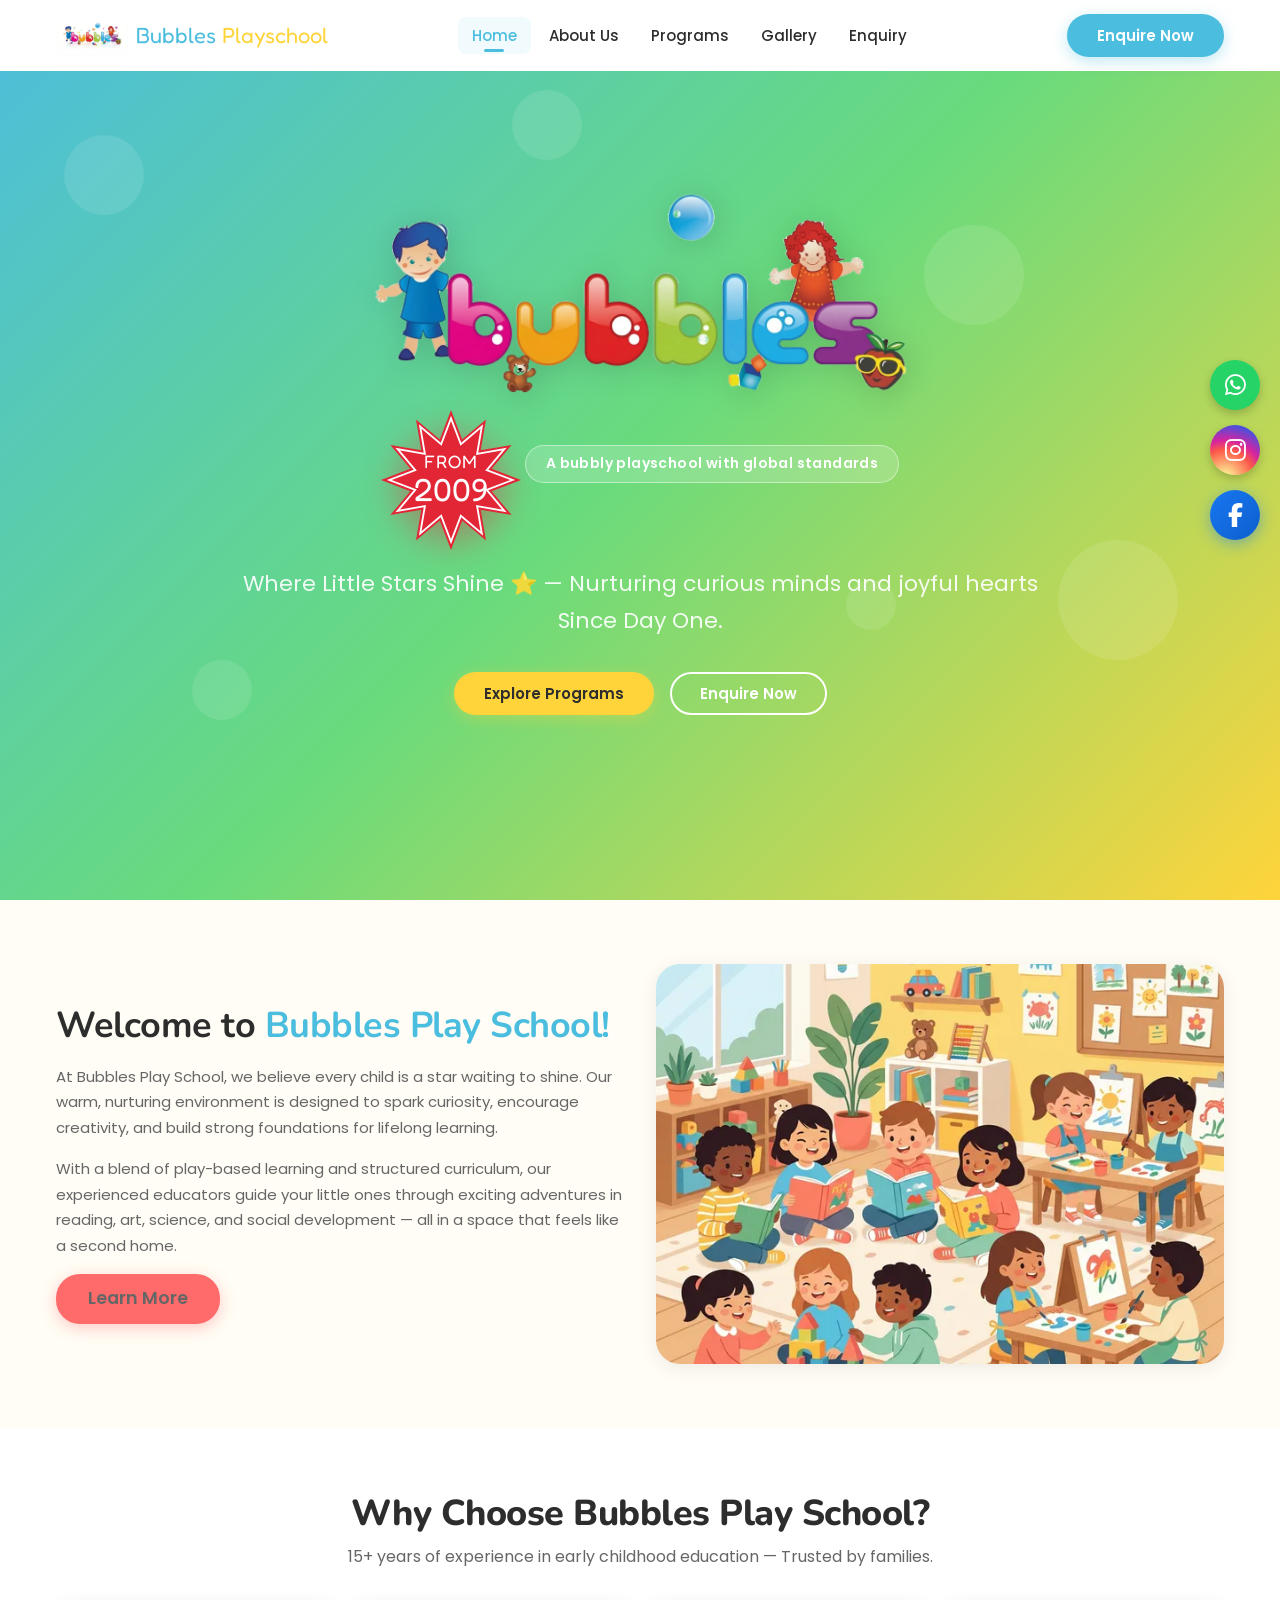
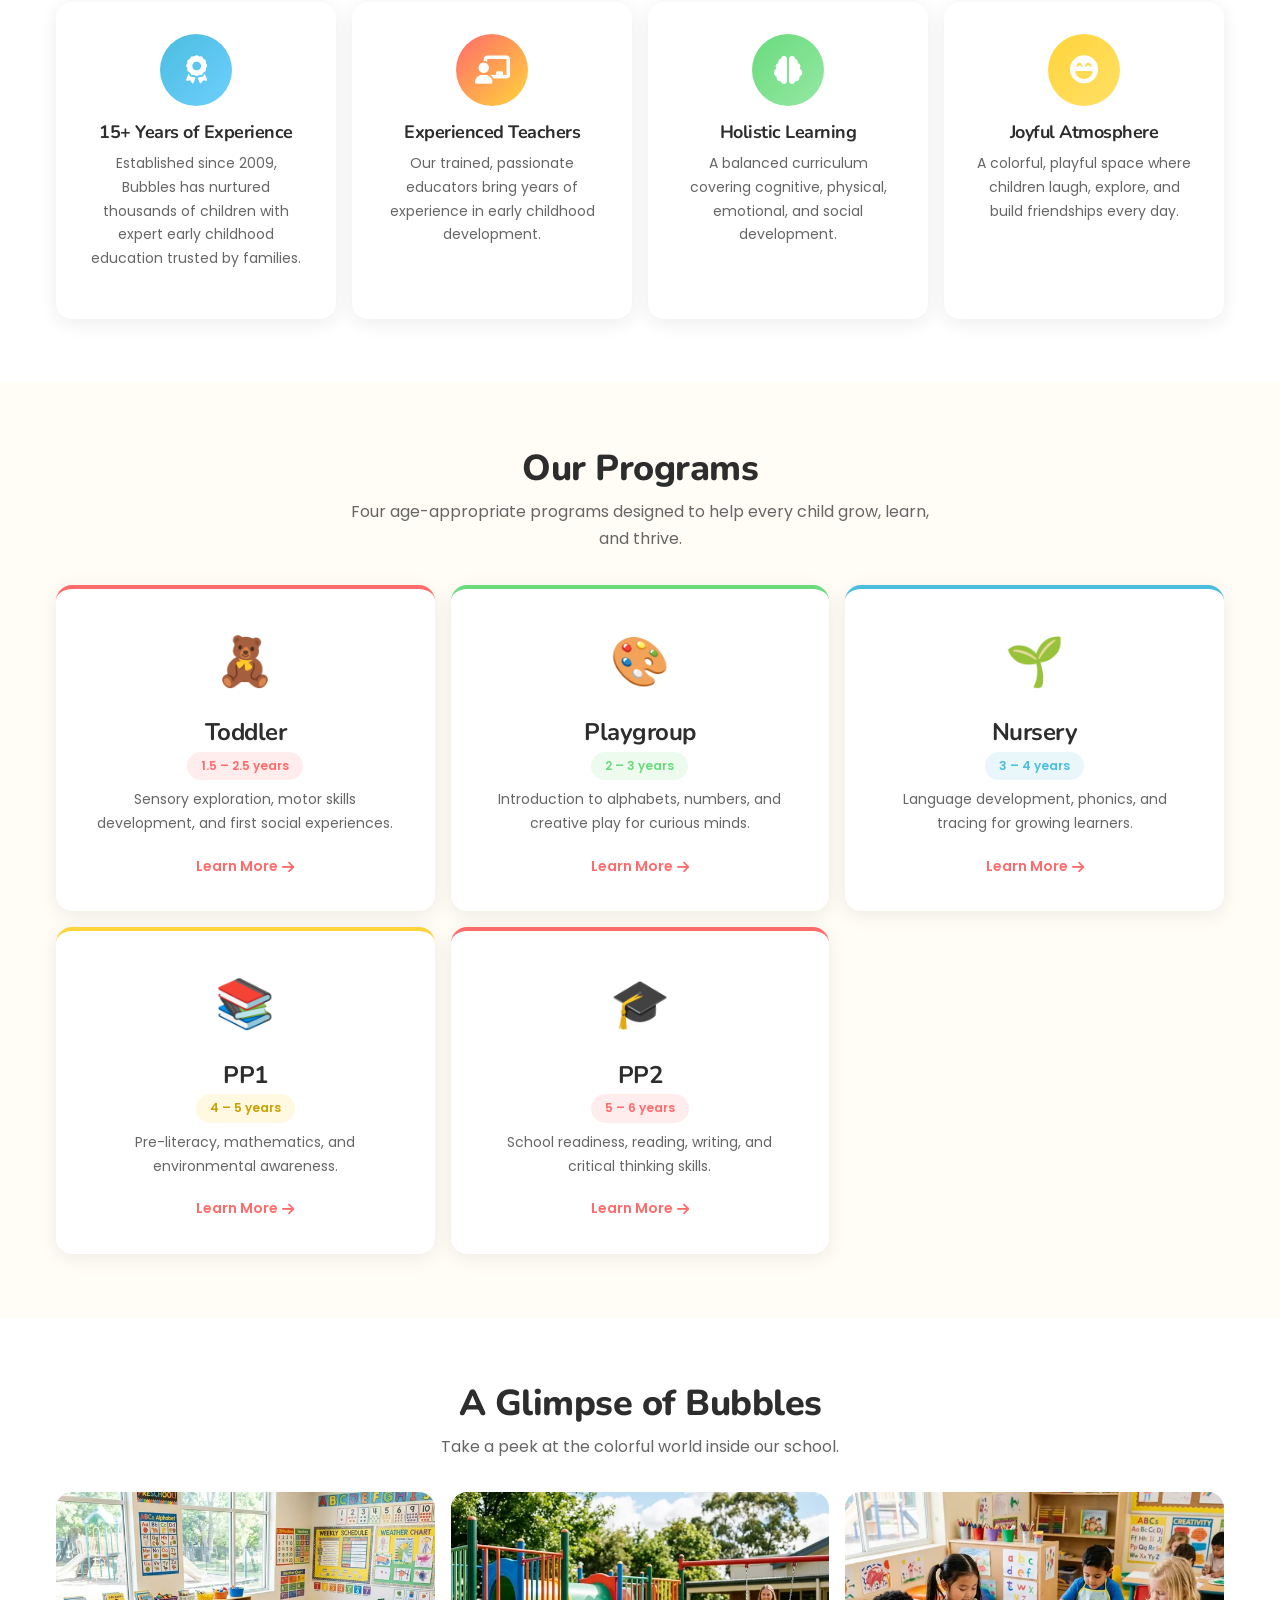
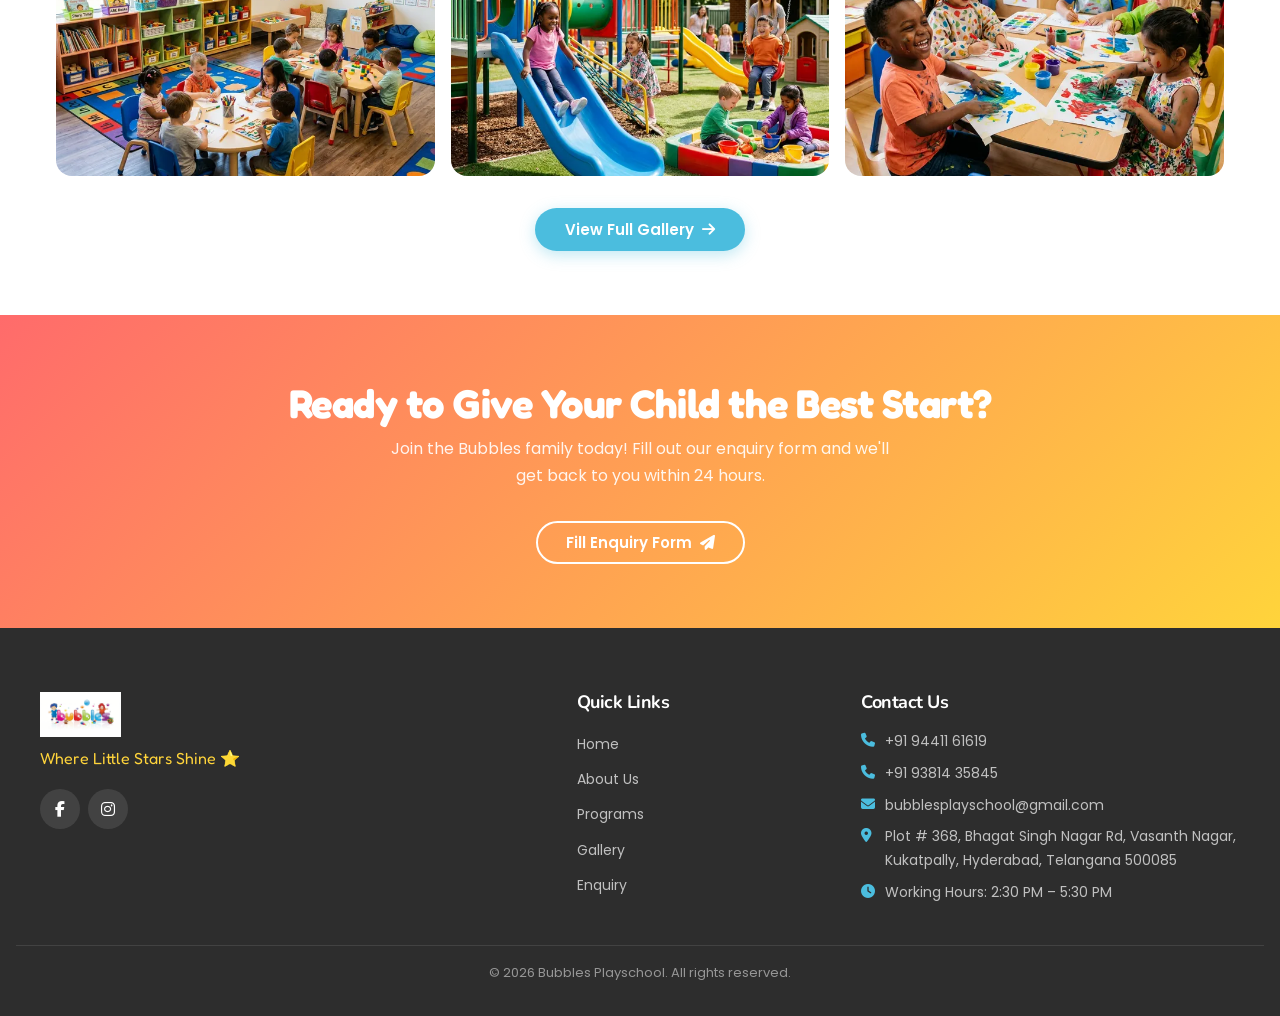
==== commit 69de7184: "feat: complete website updates (enquiry rename, hero starburst, curriculum fixes)" ====
--- a/index.html
+++ b/index.html
@@ -51,9 +51,9 @@
                 <li><a href="pages/about.html" class="nav-link">About Us</a></li>
                 <li><a href="pages/programs.html" class="nav-link">Programs</a></li>
                 <li><a href="pages/gallery.html" class="nav-link">Gallery</a></li>
-                <li><a href="pages/inquiry.html" class="nav-link">Inquiry</a></li>
+                <li><a href="pages/enquiry.html" class="nav-link">Enquiry</a></li>
             </ul>
-            <a href="pages/inquiry.html" class="btn btn-primary nav-cta">Enquire Now</a>
+            <a href="pages/enquiry.html" class="btn btn-primary nav-cta">Enquire Now</a>
             <button class="hamburger" id="hamburger" aria-label="Toggle Menu">
                 <span></span><span></span><span></span>
             </button>
@@ -74,12 +74,23 @@
             <div class="hero-content">
                 <h1 class="hero-title"><img src="images/bubbles-hero-logo.webp" alt="Bubbles Playschool"
                         class="hero-logo-img"></h1>
-                <p class="hero-since-badge">Since 2009 – A Unit of Shantiniketan Educational Society</p>
-                <p class="hero-subtitle">Where Little Stars Shine ⭐ — Nurturing curious minds and joyful hearts Since
-                    Day One.</p>
+                <div class="hero-starburst-badge">
+                    <svg viewBox="0 0 100 100" class="starburst-svg" xmlns="http://www.w3.org/2000/svg">
+                        <g transform="translate(50,50)">
+                            <polygon fill="#E32636" points="50,0 29,8 43.3,25 21.2,21.2 25,43.3 8,29 0,50 -8,29 -25,43.3 -21.2,21.2 -43.3,25 -29,8 -50,0 -29,-8 -43.3,-25 -21.2,-21.2 -25,-43.3 -8,-29 0,-50 8,-29 25,-43.3 21.2,-21.2 43.3,-25 29,-8" />
+                            <polygon fill="none" stroke="white" stroke-width="1.5" transform="scale(0.88)" points="50,0 29,8 43.3,25 21.2,21.2 25,43.3 8,29 0,50 -8,29 -25,43.3 -21.2,21.2 -43.3,25 -29,8 -50,0 -29,-8 -43.3,-25 -21.2,-21.2 -25,-43.3 -8,-29 0,-50 8,-29 25,-43.3 21.2,-21.2 43.3,-25 29,-8" />
+                        </g>
+                    </svg>
+                    <div class="starburst-text">
+                        <span class="text-top">FROM</span>
+                        <span class="text-bottom">2009</span>
+                    </div>
+                </div>
+                <p class="hero-pill-badge">A bubbly playschool with global standards</p>
+                <p class="hero-subtitle">Where Little Stars Shine ⭐ — Nurturing curious minds and joyful hearts Since Day One.</p>
                 <div class="hero-buttons">
                     <a href="pages/programs.html" class="btn btn-secondary">Explore Programs</a>
-                    <a href="pages/inquiry.html" class="btn btn-outline">Enquire Now</a>
+                    <a href="pages/enquiry.html" class="btn btn-outline">Enquire Now</a>
                 </div>
             </div>
         </section>
@@ -231,10 +242,8 @@
         <section class="cta-banner" id="cta">
             <div class="container">
                 <h2 class="fade-in">Ready to Give Your Child the Best Start?</h2>
-                <p class="fade-in">Join the Bubbles family today! Fill out our inquiry form and we'll get back to you
-                    within 24 hours.</p>
-                <a href="pages/inquiry.html" class="btn btn-outline fade-in">Fill Inquiry Form <i
-                        class="fas fa-paper-plane"></i></a>
+                <p class="fade-in">Join the Bubbles family today! Fill out our enquiry form and we'll get back to you within 24 hours.</p>
+                <a href="pages/enquiry.html" class="btn btn-outline fade-in">Fill Enquiry Form <i class="fas fa-paper-plane"></i></a>
             </div>
         </section>
 
@@ -245,9 +254,11 @@
         <a href="https://wa.me/919381435845" target="_blank" class="float-btn whatsapp" aria-label="Chat on WhatsApp">
             <i class="fab fa-whatsapp"></i>
         </a>
-        <a href="https://www.instagram.com/bubblesplayschool2009?igsh=NmpwZ2VvZmoyZ3Ax" target="_blank"
-            class="float-btn instagram" aria-label="Follow on Instagram">
+        <a href="https://www.instagram.com/bubblesplayschool2009?igsh=NmpwZ2VvZmoyZ3Ax" target="_blank" class="float-btn instagram" aria-label="Follow on Instagram">
             <i class="fab fa-instagram"></i>
+        </a>
+        <a href="https://www.facebook.com/bubblesplayschool" target="_blank" class="float-btn facebook" aria-label="Follow on Facebook">
+            <i class="fab fa-facebook-f"></i>
         </a>
     </div>
 
@@ -270,15 +281,15 @@
                     <li><a href="pages/about.html">About Us</a></li>
                     <li><a href="pages/programs.html">Programs</a></li>
                     <li><a href="pages/gallery.html">Gallery</a></li>
-                    <li><a href="pages/inquiry.html">Inquiry</a></li>
+                    <li><a href="pages/enquiry.html">Enquiry</a></li>
                 </ul>
             </div>
             <div class="footer-contact">
                 <h4>Contact Us</h4>
-                <p><i class="fas fa-phone"></i> +91 94411 61617</p>
+                <p><i class="fas fa-phone"></i> +91 94411 61619</p>
                 <p><i class="fas fa-phone"></i> +91 93814 35845</p>
                 <p><i class="fas fa-envelope"></i> bubblesplayschool@gmail.com</p>
-                <p><i class="fas fa-map-marker-alt"></i> KPHB Colony, Kukatpally, Hyderabad, Telangana 500085</p>
+                <p><i class="fas fa-map-marker-alt"></i> Plot # 368, Bhagat Singh Nagar Rd, Vasanth Nagar, Kukatpally, Hyderabad, Telangana 500085</p>
                 <p><i class="fas fa-clock"></i> Working Hours: 2:30 PM – 5:30 PM</p>
             </div>
         </div>
--- a/css/styles.css
+++ b/css/styles.css
@@ -1334,25 +1334,25 @@
 }
 
 /* =============================================
-   INQUIRY PAGE
+   ENQUIRY PAGE
    ============================================= */
-.inquiry-intro {
+.enquiry-intro {
     background: var(--color-bg);
 }
 
-.inquiry-intro p {
+.enquiry-intro p {
     max-width: 600px;
     margin: 0 auto;
     text-align: center;
     font-size: 16px;
 }
 
-.inquiry-content {
+.enquiry-content {
     background: var(--color-bg);
     padding: 0 var(--space-md) var(--space-xl);
 }
 
-.inquiry-grid {
+.enquiry-grid {
     display: grid;
     grid-template-columns: 1fr;
     gap: var(--space-lg);
@@ -1361,14 +1361,14 @@
 }
 
 /* Form */
-.inquiry-form-card {
+.enquiry-form-card {
     background: var(--color-card-bg);
     border-radius: var(--radius-md);
     padding: var(--space-lg);
     box-shadow: var(--shadow-card);
 }
 
-.inquiry-form-card h3 {
+.enquiry-form-card h3 {
     font-size: 22px;
     margin-bottom: var(--space-lg);
     display: flex;
@@ -1376,7 +1376,7 @@
     gap: var(--space-sm);
 }
 
-.inquiry-form-card h3 i {
+.enquiry-form-card h3 i {
     color: var(--color-primary);
 }
 
@@ -1449,14 +1449,14 @@
 }
 
 /* Contact Details */
-.inquiry-contact-card {
+.enquiry-contact-card {
     background: var(--color-card-bg);
     border-radius: var(--radius-md);
     padding: var(--space-lg);
     box-shadow: var(--shadow-card);
 }
 
-.inquiry-contact-card h3 {
+.enquiry-contact-card h3 {
     font-size: 22px;
     margin-bottom: var(--space-lg);
     display: flex;
@@ -1464,7 +1464,7 @@
     gap: var(--space-sm);
 }
 
-.inquiry-contact-card h3 i {
+.enquiry-contact-card h3 i {
     color: var(--color-primary);
 }
 
@@ -1503,14 +1503,14 @@
 }
 
 /* Map */
-.inquiry-map {
+.enquiry-map {
     margin-top: var(--space-md);
     border-radius: var(--radius-md);
     overflow: hidden;
     box-shadow: var(--shadow-card);
 }
 
-.inquiry-map iframe {
+.enquiry-map iframe {
     width: 100%;
     height: 250px;
     border: none;
@@ -1728,4 +1728,92 @@
 .card-pp1-accent .learn-more,
 .card-pp2-accent .learn-more {
     color: var(--color-accent);
+}
+
+/* =========================================
+   HERO STAR BADGE + PILL BADGE
+   ========================================= */
+
+.hero-starburst-badge {
+    position: relative;
+    width: 140px;
+    height: 140px;
+    display: inline-flex;
+    align-items: center;
+    justify-content: center;
+    margin: 0 auto 15px auto;
+    animation: starburstBounce 3.5s ease-in-out infinite;
+    filter: drop-shadow(0 8px 15px rgba(227, 38, 54, 0.4));
+}
+
+.starburst-svg {
+    position: absolute;
+    top: 0;
+    left: 0;
+    width: 100%;
+    height: 100%;
+    z-index: 1;
+}
+
+.starburst-text {
+    position: relative;
+    z-index: 2;
+    display: flex;
+    flex-direction: column;
+    align-items: center;
+    justify-content: center;
+    line-height: 1.1;
+    color: white;
+}
+
+.starburst-text .text-top {
+    font-family: 'Fredoka One', cursive;
+    font-size: 18px;
+    font-weight: 400;
+    text-transform: uppercase;
+    letter-spacing: 1px;
+}
+
+.starburst-text .text-bottom {
+    font-family: 'Fredoka One', cursive;
+    font-size: 32px;
+    font-weight: 400;
+}
+
+@keyframes starburstBounce {
+    0%, 100% {
+        transform: translateY(0) rotate(-3deg) scale(1);
+    }
+    50% {
+        transform: translateY(-12px) rotate(3deg) scale(1.05);
+    }
+}
+
+.hero-pill-badge {
+    display: inline-block;
+    background: rgba(255, 255, 255, 0.18);
+    border: 1px solid rgba(255, 255, 255, 0.45);
+    color: #fff;
+    font-size: 14px;
+    font-weight: 600;
+    padding: 6px 20px;
+    border-radius: var(--radius-full);
+    margin-bottom: 14px;
+    letter-spacing: 0.4px;
+    backdrop-filter: blur(4px);
+}
+
+/* =========================================
+   FACEBOOK FLOATING BUTTON
+   ========================================= */
+
+.float-btn.facebook {
+    background: linear-gradient(135deg, #1877f2, #0d5fcc);
+    box-shadow: 0 4px 15px rgba(24, 119, 242, 0.45);
+}
+
+.float-btn.facebook:hover {
+    background: linear-gradient(135deg, #0d5fcc, #0a47a0);
+    transform: scale(1.12);
+    box-shadow: 0 6px 22px rgba(24, 119, 242, 0.6);
 }
--- a/css/responsive.css
+++ b/css/responsive.css
@@ -76,8 +76,8 @@
         grid-template-columns: repeat(2, 1fr);
     }
 
-    /* Inquiry */
-    .inquiry-grid {
+    /* Enquiry */
+    .enquiry-grid {
         grid-template-columns: 3fr 2fr;
     }
 
@@ -119,8 +119,8 @@
         grid-template-columns: repeat(3, 1fr);
     }
 
-    /* Inquiry Map */
-    .inquiry-map iframe {
+    /* Enquiry Map */
+    .enquiry-map iframe {
         height: 300px;
     }
 }
@@ -197,8 +197,8 @@
         display: none; /* Hide tooltips on touch devices */
     }
 
-    /* Inquiry: stack columns */
-    .inquiry-grid {
+    /* Enquiry: stack columns */
+    .enquiry-grid {
         grid-template-columns: 1fr;
     }
 
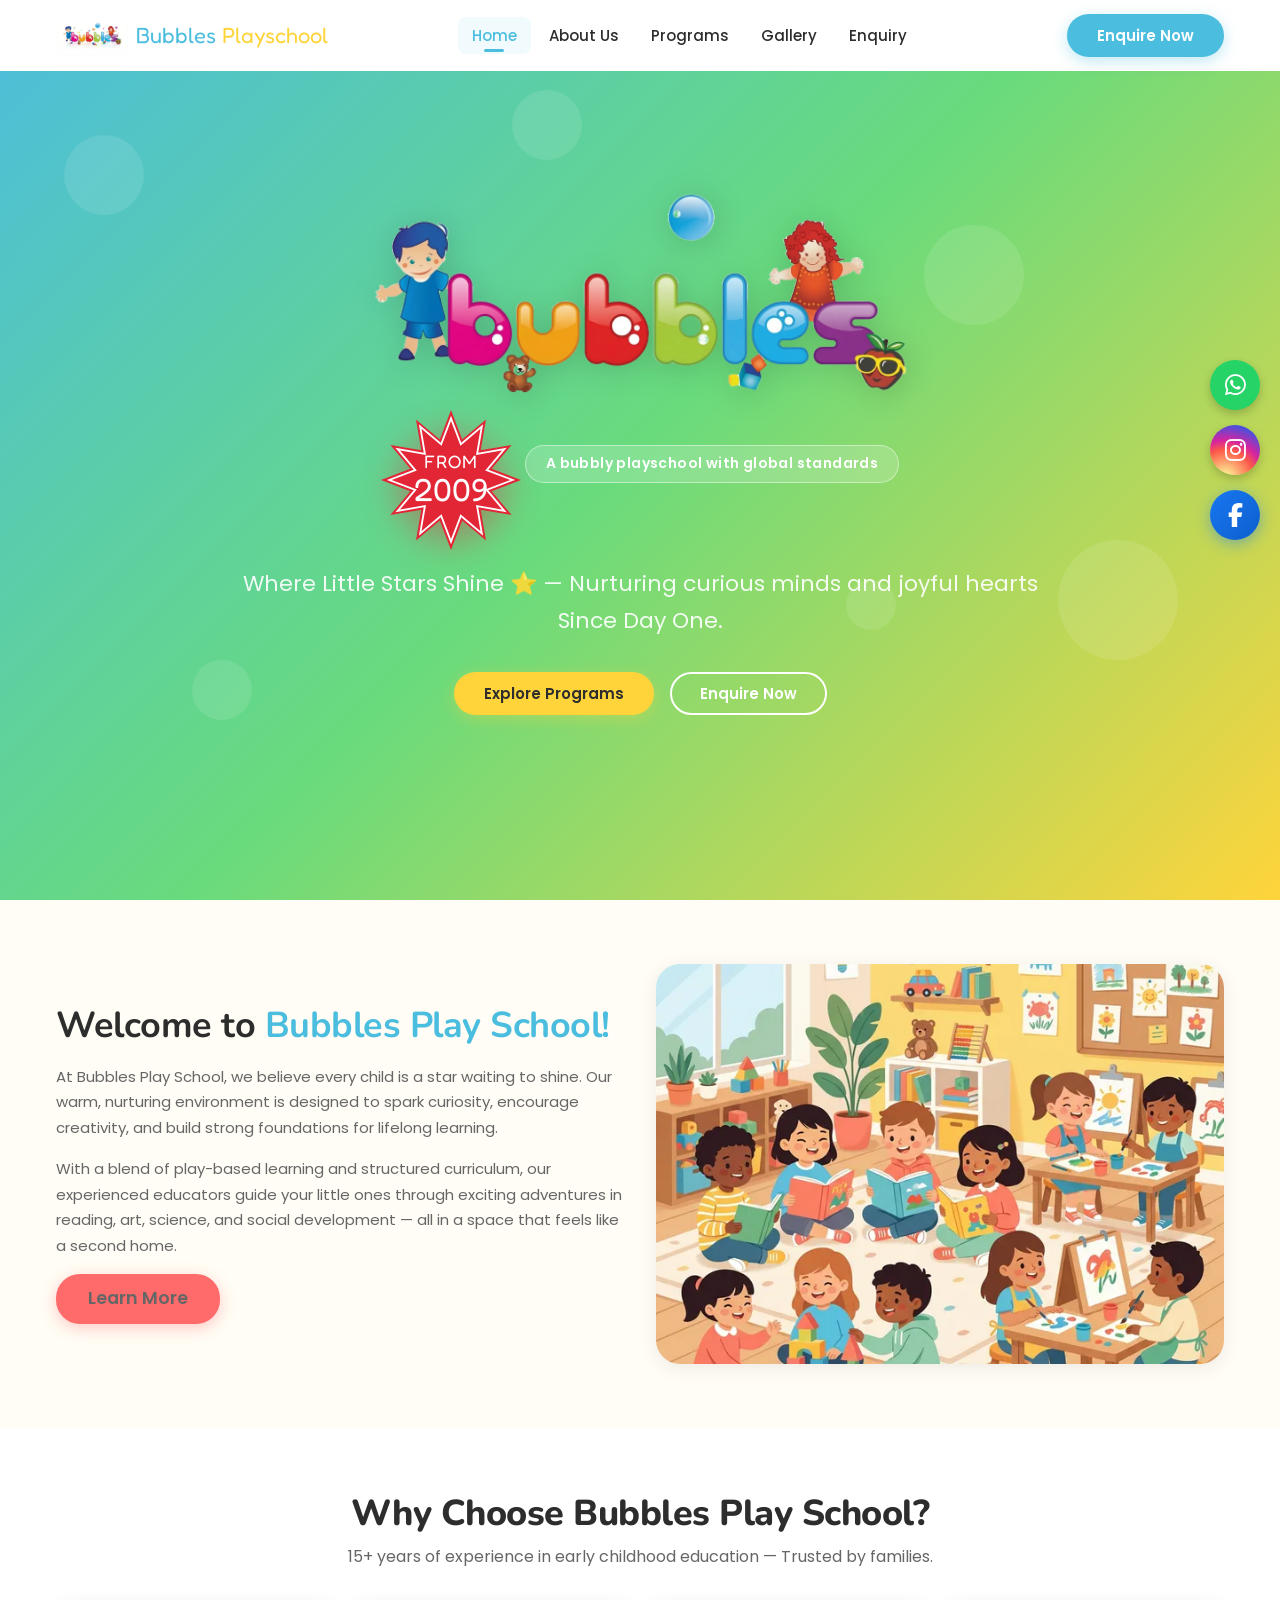
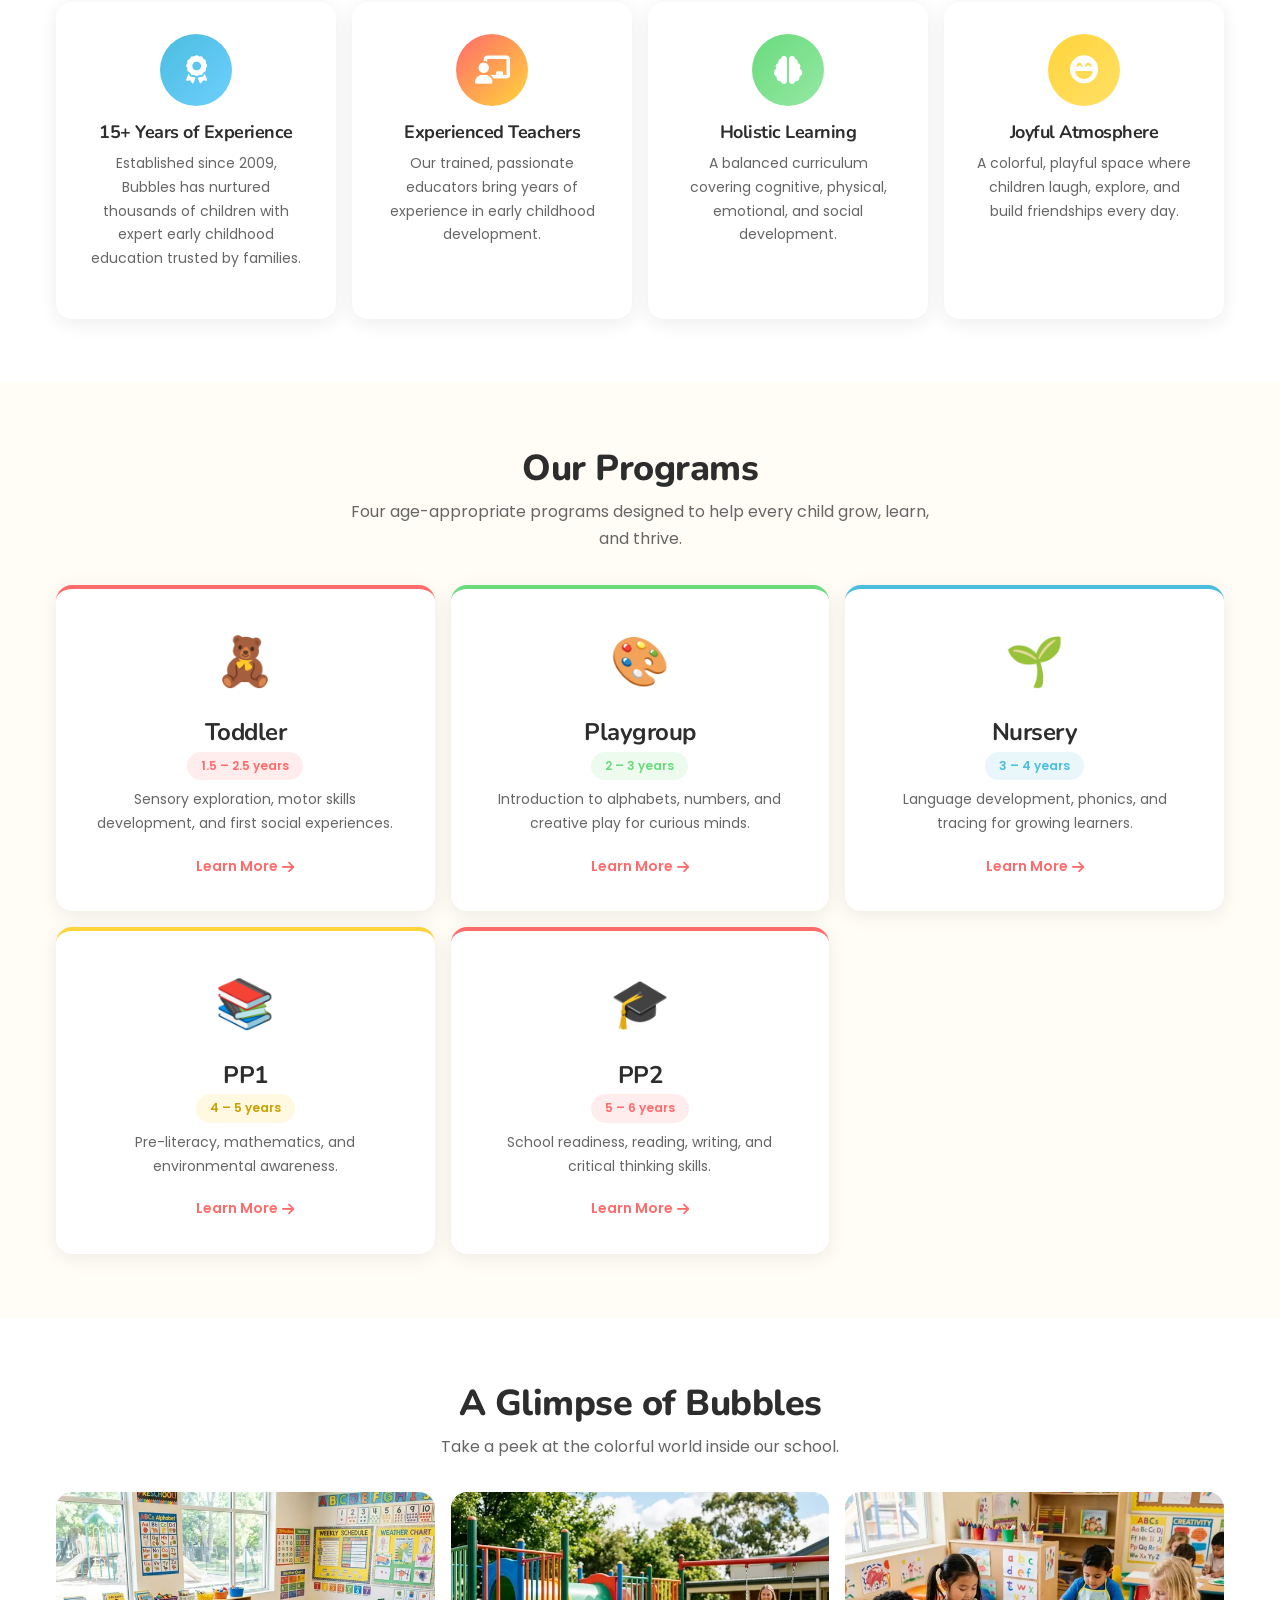
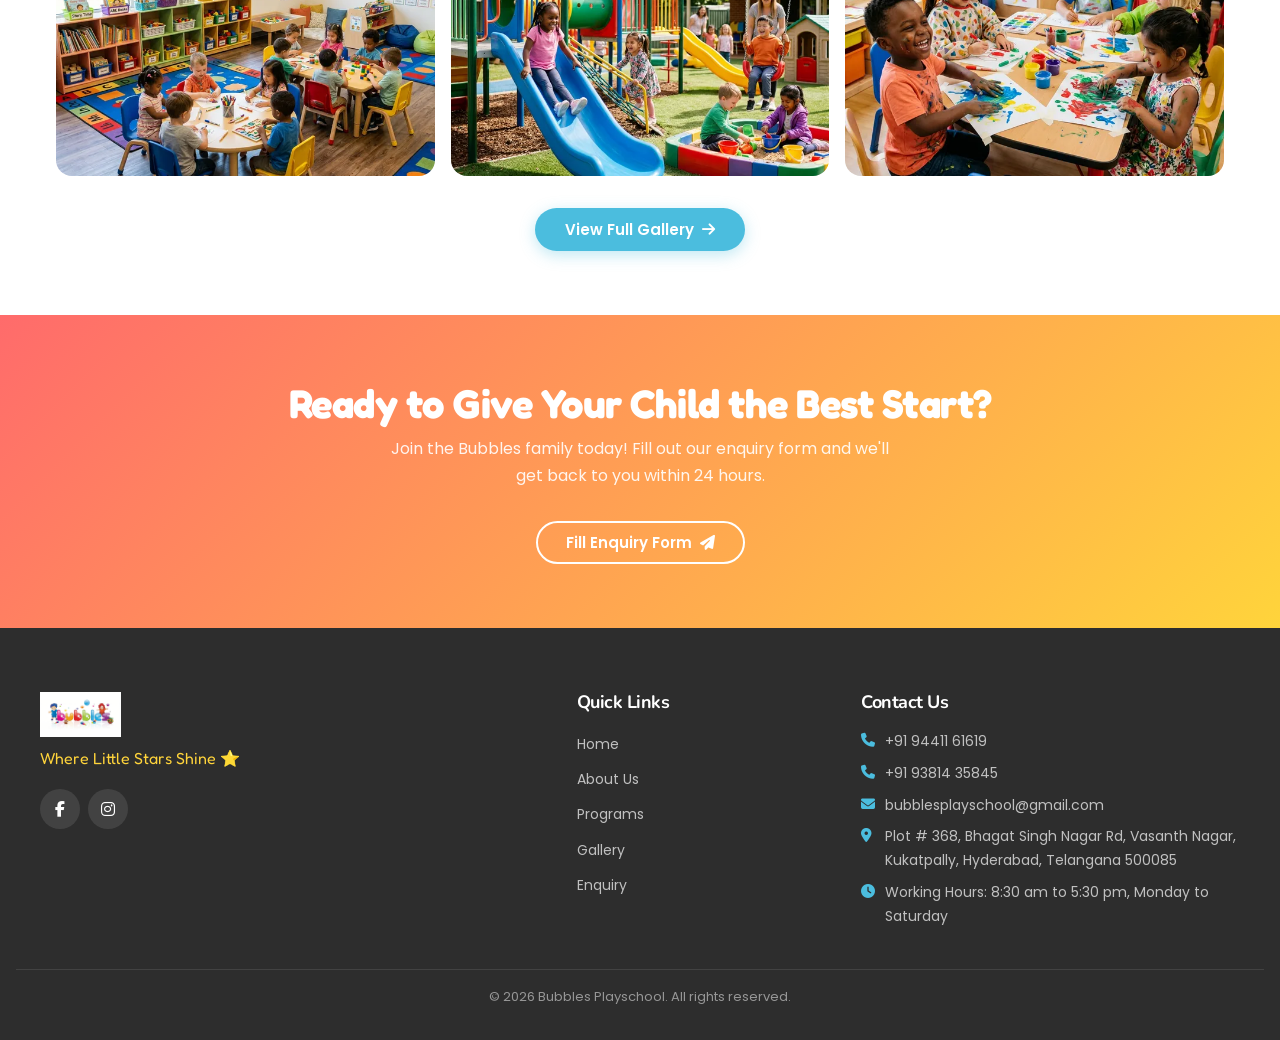
==== commit d68ae964: "feat: updated school timings to 8:30am - 5:30pm" ====
--- a/index.html
+++ b/index.html
@@ -290,7 +290,7 @@
                 <p><i class="fas fa-phone"></i> +91 93814 35845</p>
                 <p><i class="fas fa-envelope"></i> bubblesplayschool@gmail.com</p>
                 <p><i class="fas fa-map-marker-alt"></i> Plot # 368, Bhagat Singh Nagar Rd, Vasanth Nagar, Kukatpally, Hyderabad, Telangana 500085</p>
-                <p><i class="fas fa-clock"></i> Working Hours: 2:30 PM – 5:30 PM</p>
+                <p><i class="fas fa-clock"></i> Working Hours: 8:30 am to 5:30 pm, Monday to Saturday</p>
             </div>
         </div>
         <div class="footer-bottom">
